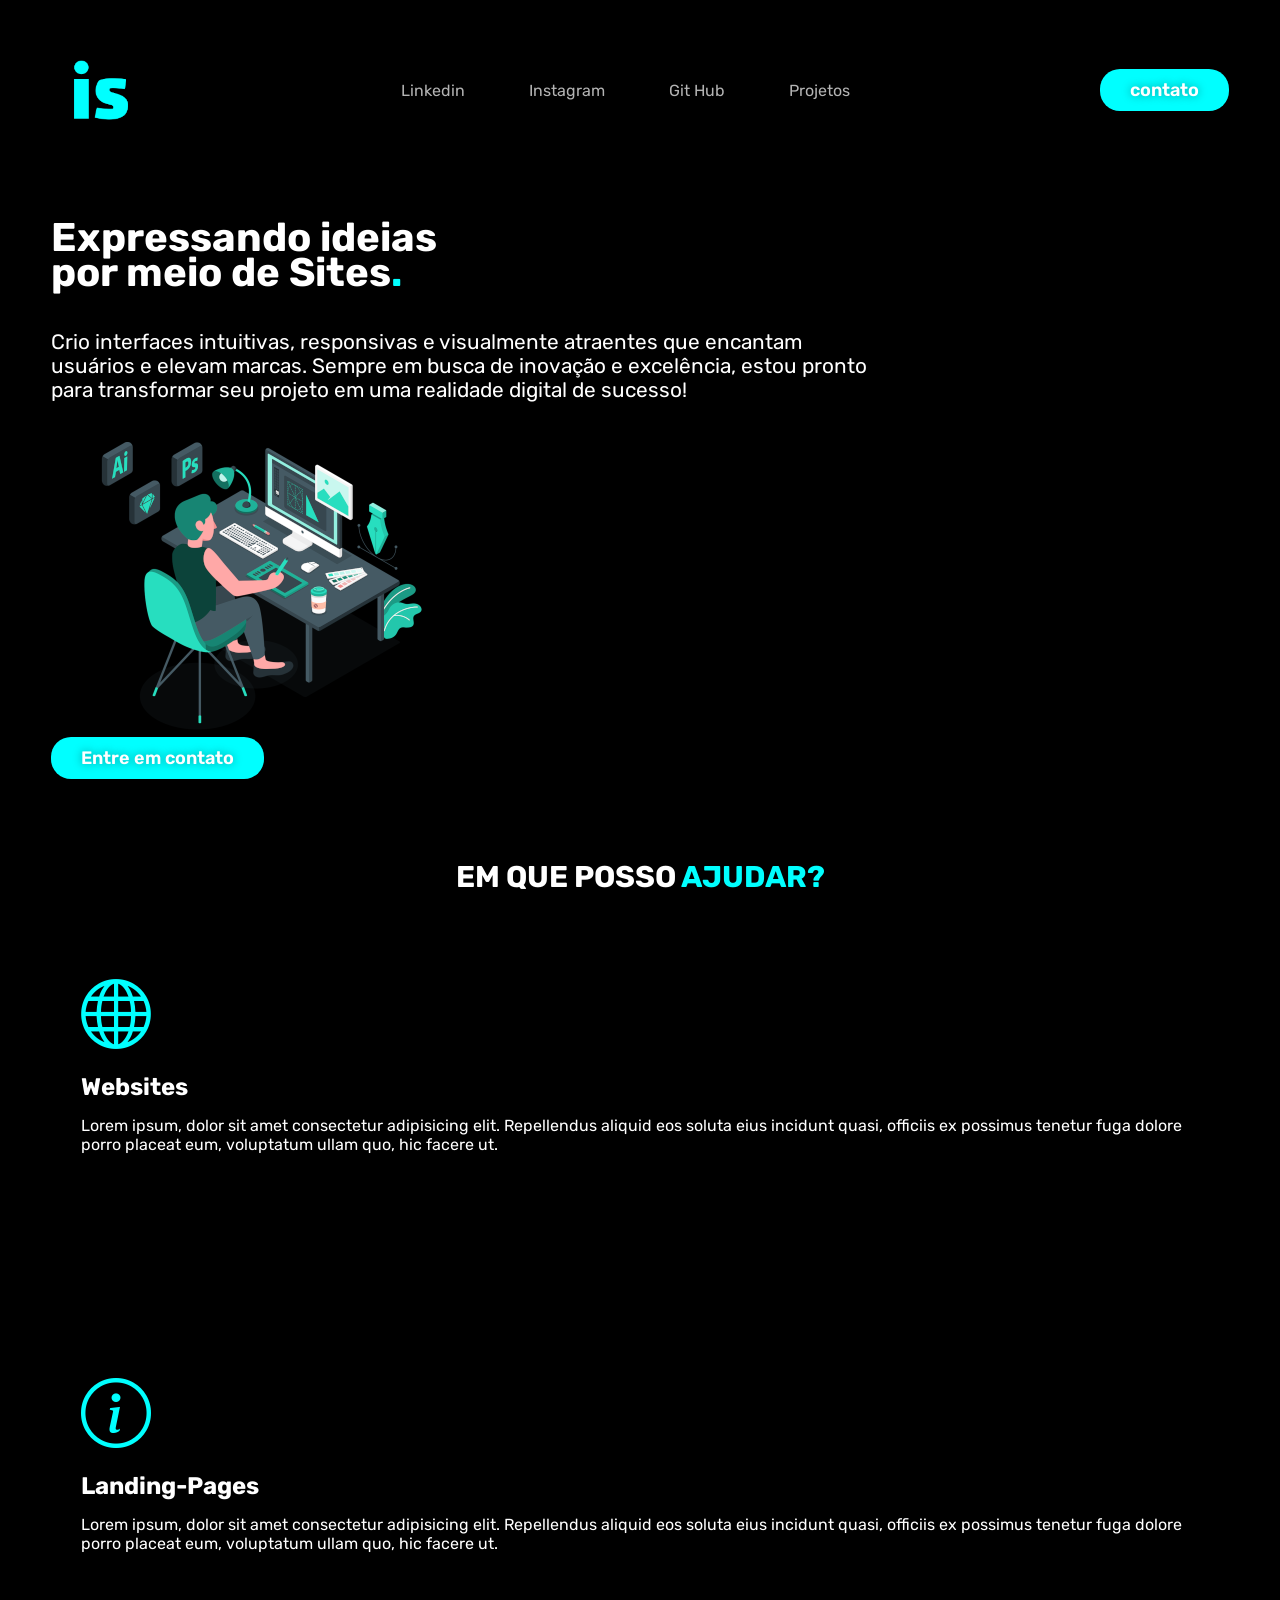
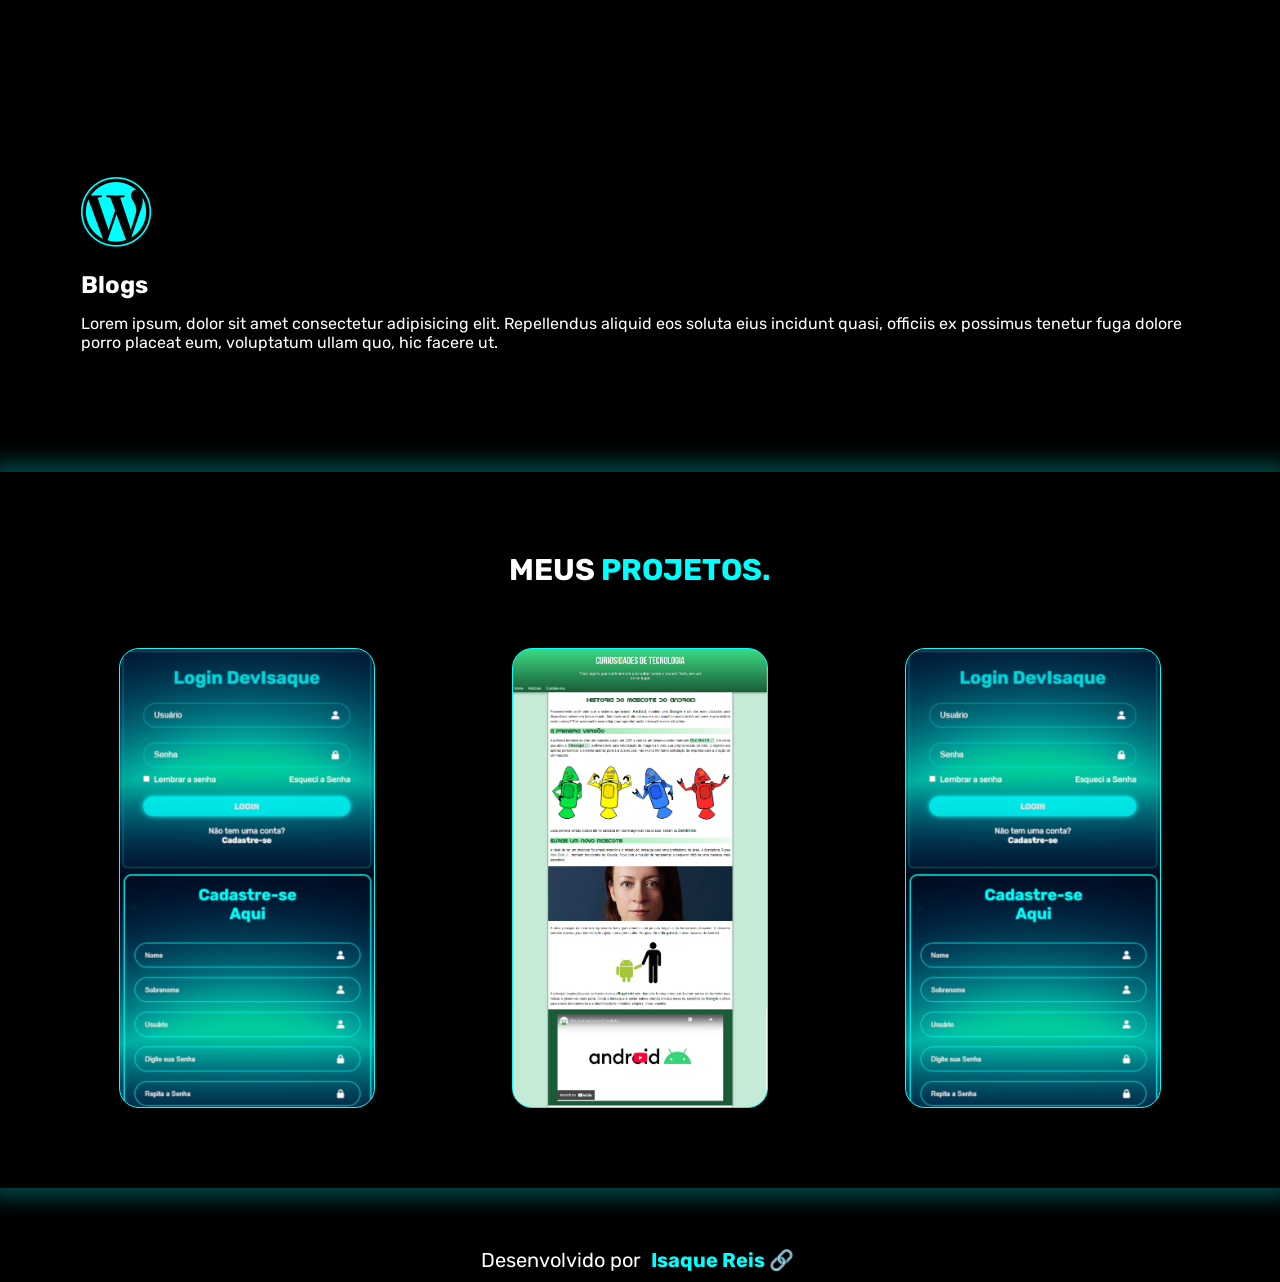
==== index.html @ fdf7316c "Alteração no nome do arquivo HTML" ====
<!DOCTYPE html>
<html lang="pt-br">
<head>
    <meta charset="UTF-8">
    <meta name="viewport" content="width=device-width, initial-scale=1.0">
    <link rel="shortcut icon" href="imagens/favicon- is.ico" type="image/x-icon">
    <title>Dev-Isaquereis</title>
    <link rel="stylesheet" href="style.css">
    <link rel="stylesheet" href="https://cdn.jsdelivr.net/npm/bootstrap-icons@1.13.1/font/bootstrap-icons.min.css">
</head>
<body>
    <header>

        <div class="interface">
            <img src="imagens/android-chrome-192x192.png" alt="">
            <nav class="menu-desktop">
                <ul>
                    <li><a href="#">Linkedin</a></li>
                    <li><a href="#">Instagram</a></li>
                    <li><a href="#">Git Hub</a></li>
                    <li><a href="#">Projetos</a></li>
                </ul>
            </nav>
            <div class="btn-contato">
                <a href="#">
                    <button>contato</button>
                </a>
            </div>
        </div>

    </header>

    <main>
        <section class="topo-do-site">
            <div class="interface">
                <div class="flex">
                    <div class="text-main">
                        <h1>Expressando ideias <br> por meio de Sites<span>.</span></h1>

                        <p>Crio interfaces intuitivas, responsivas e visualmente atraentes que encantam usuários e elevam marcas. Sempre em busca de inovação e excelência, estou pronto para transformar seu projeto em uma realidade digital de sucesso!</p>
                    </div>

                     <div class="img-main">
                        <img src="imagens/web-development.png" alt="">
                    </div> 
                   
                </div>
                <div class="btn-contato" id="botao-main">
                        <a href="#">
                            <button>Entre em contato</button>
                        </a>
                </div>
            </div>
        </section>
        
        <section class="trabalhos">
            <div class="interface">
                <h2 class="titulo">EM QUE POSSO<span> AJUDAR?</span></h2>
                <div class="flex">
                    <div class="trabalhos-box">
                        <i class="bi bi-globe"></i>
                        <h3>Websites</h3>
                        <p>Lorem ipsum, dolor sit amet consectetur adipisicing elit. Repellendus aliquid eos soluta eius incidunt quasi, officiis ex possimus tenetur fuga dolore porro placeat eum, voluptatum ullam quo, hic facere ut.</p>
                    </div>

                    <div class="trabalhos-box">
                        <i class="bi bi-info-circle"></i>
                        <h3>Landing-Pages</h3>
                        <p>Lorem ipsum, dolor sit amet consectetur adipisicing elit. Repellendus aliquid eos soluta eius incidunt quasi, officiis ex possimus tenetur fuga dolore porro placeat eum, voluptatum ullam quo, hic facere ut.</p>
                    </div>

                    <div class="trabalhos-box">
                        <i class="bi bi-wordpress"></i>
                        <h3>Blogs</h3>
                        <p>Lorem ipsum, dolor sit amet consectetur adipisicing elit. Repellendus aliquid eos soluta eius incidunt quasi, officiis ex possimus tenetur fuga dolore porro placeat eum, voluptatum ullam quo, hic facere ut.</p>
                    </div>
                </div>
            </div>
        </section>

        <section class="projetos">
            <div class="interface">
                <h2 class="titulo">MEUS <span>PROJETOS.</span></h2>  
                <div class="flex">

                    <div class="img-pro" style="background-image: url(imagens/projeto-login.png);">
                        <div class="overlay">Projeto Login</div>
                    </div>

                    <div class="img-pro" style="background-image: url(imagens/projeto-android.png);">
                        <div class="overlay">Projeto Login</div>
                    </div>

                    <div class="img-pro" style="background-image: url(imagens/projeto-login.png);">
                        <div class="overlay">Projeto Login</div>
                    </div>

                </div>
            </div>
        </section>
    </main>

    <footer>
        <p>Desenvolvido por <a href="https://github.com/devisaquereis" target="_blank" rel="next"><strong>Isaque Reis &#x1F517;</strong></a></p>
    </footer>
</body>
</html>
---- style.css ----
@charset "UTF-8";
@import url('https://fonts.googleapis.com/css2?family=Bebas+Neue&family=Rubik:ital,wght@0,300..900;1,300..900&display=swap');

*{
    margin: 0;
    padding: 0;
    box-sizing: border-box;
    font-family: Rubik, sans-serif;

}

.flex{
    display: flex;
    flex-wrap: wrap;
    @media only screen and (max-width: 700px){
        flex-direction: column;
        align-items: center;
    }
}

body{
    height: 100vh;
    background-color: black;
    color: white;

}

h2.titulo{
    color: white;
    font-size: 30px;
    text-align: center;

}

.interface{
    max-width: 1280px;
    margin: 0 auto;

}

header{
    padding: 40px 4%;

}

header > .interface{
    display: flex;
    align-items: center;
    justify-content: space-between;

}



header a{
    display: inline-block;
    color: rgba(255, 255, 255, 0.700);
    text-decoration: none;
    transition: 0.3s;

}

header a:hover{
    color: aqua;
    text-shadow: 0px 0px  20px aqua;
    transform: scale(1.08);
    
    
}

header nav ul{
    list-style-type: none;

}

header nav ul li{
    display: inline-block;
    padding: 0px 30px;
    

}

.btn-contato button{
    font-size: 18px;
    font-weight: 600;
    color: white;
    text-shadow: 0px 0px 10px rgba(0, 0, 0, 0.397);
    background-color: aqua;
    border: none;
    padding: 10px 30px;
    border-radius: 20px;

}

.btn-contato button:hover{
    box-shadow: 0px 0px 10px aqua;
    cursor: pointer;
    transition: 0.3s;
    transform: scale(1.05);

}

section.topo-do-site{
    padding: 40px 4%;
    
}

.topo-do-site .text-main h1{
    color: white;
    font-size: 2.5em;
    line-height: 35px;

}

span{
    color: aqua;

}

.topo-do-site .text-main p{
    color: white;
    font-size: 1.3em;
    margin: 40px 0px;
    display: inline-block;
    width: 70%;

}

.topo-do-site .img-main img{
    position: relative;
    animation: flutter 2s ease-in-out infinite alternate;
    @media only screen and (max-width: 700px){
        margin: 20px 0px 70px 0px;

    }

}

@keyframes flutter{
    0%{
        top: 0;
    }
    100%{
        top: 30px;
    }
}

section.trabalhos{
    padding: 40px 4%;

}

section.trabalhos .flex{
    gap: 60px;

}

.trabalhos .trabalhos-box{
    color: white;
    padding: 30px;
    margin: 50px 0px;
    transition: 0.2s;
    @media only screen and (max-width: 700px){
        margin: 20px 0px;

    }

}

.trabalhos .trabalhos-box:hover{
    box-shadow: 0px 0px 10px aqua;
    border-radius: 20px;
    transform: scale(1.05);
    
}

.trabalhos .trabalhos-box i{
    font-size: 70px;
    color: aqua;

}

.trabalhos .trabalhos-box h3{
    font-size: 1.5em;
    margin: 15px 0px;

}

section.projetos{
    padding: 80px 4%;
    box-shadow: 0px 0px 20px 10px #00ffff46;
    
    
}

section.projetos .titulo-pro{
    display: inline-block;
    justify-content: space-around;

}

.img-pro{
    background-color: aqua;
    width: 20vw;
    height: 460px;
    background-size: cover;
    background-position: top;
    border-radius: 20px;
    border: 1px solid aqua;
    cursor: pointer;
    position: relative;

    @media only screen and (max-width: 700px){
        margin: 20px;
        width: 40vw;
        max-width: 300px;

    }
    
}

.img-pro:hover{


}

section.projetos .flex{
    justify-content: space-around;
    margin-top: 60px;

}

.overlay{
    position: absolute;
    top: 0;
    left: 0;
    width: 100%;
    height: 100%;
    background-color: rgba(0, 0, 0, 0.726);
    border-radius: 20px;
    display: flex;
    align-items: center;
    justify-content: center;
    font-size: 25px;
    font-weight: bolder;
    opacity: 0;
    transition: 0.5s;

}

.overlay:hover{
    opacity: 1;

}










footer{
    text-align: center;
    margin-top: 50px;
    font-size: 20px;
    padding: 10px;
}

footer a{
    color: aqua;
    text-decoration: none;
    transition: 0.3s;
    padding: 5px;
}

footer a:hover{
    text-decoration: underline;
    text-shadow: 0px 0px  20px aqua;

}
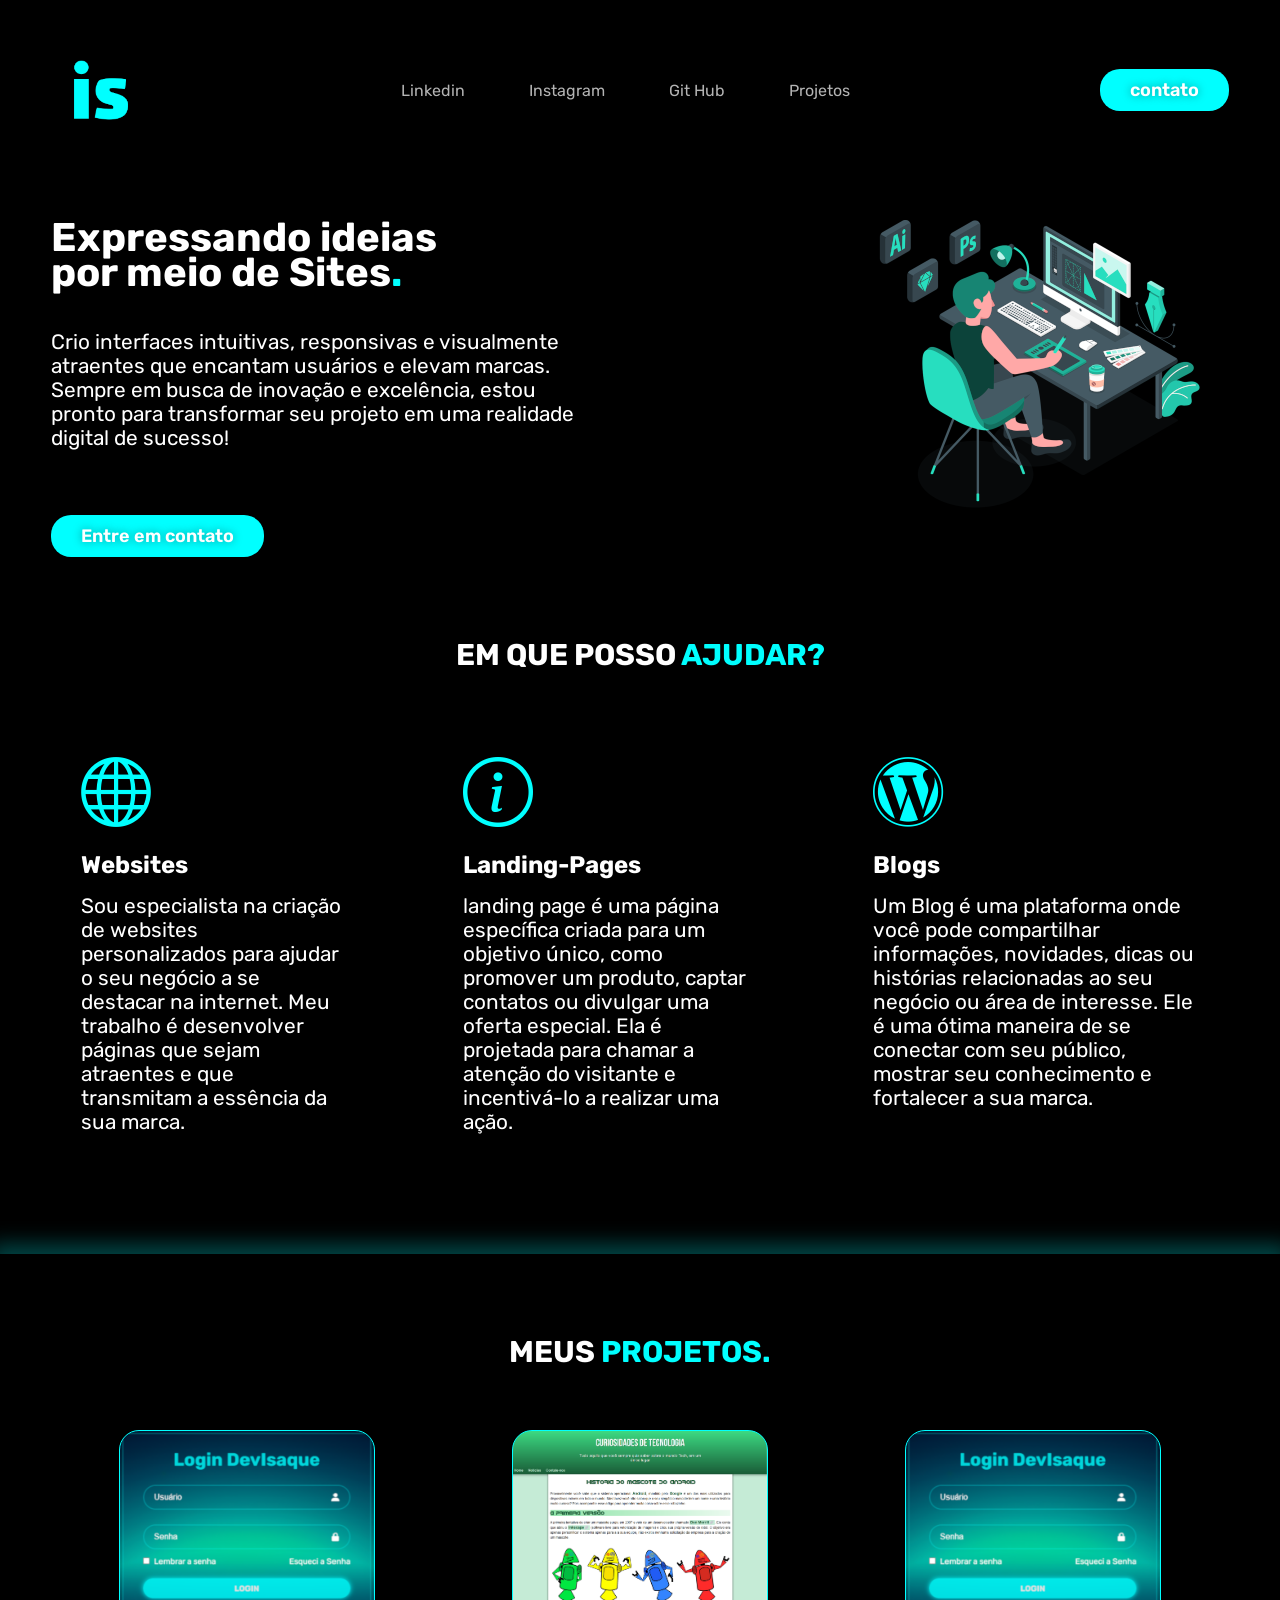
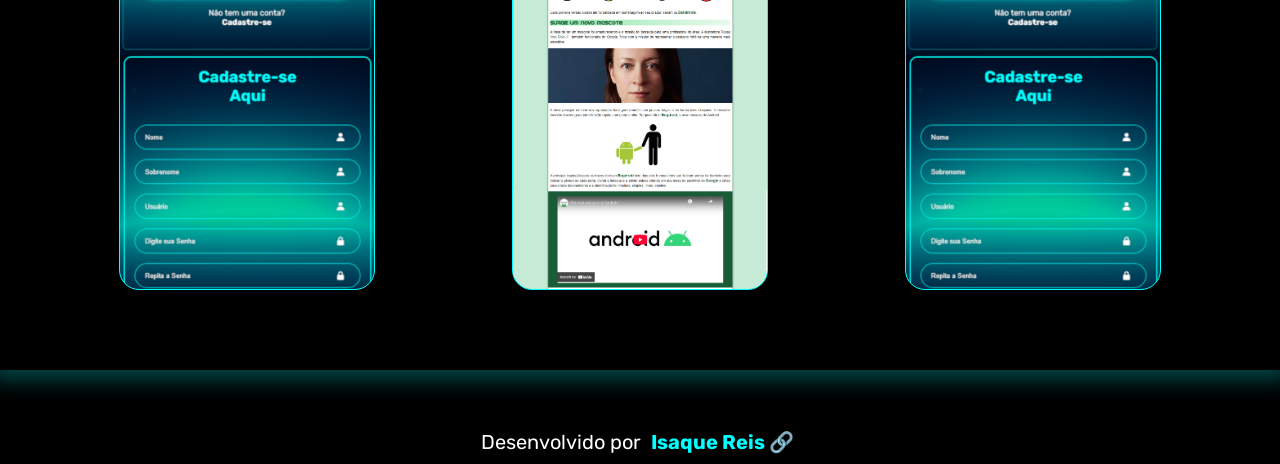
==== commit bd1227f0: "Atualização nos textos da página" ====
--- a/index.html
+++ b/index.html
@@ -60,19 +60,19 @@
                     <div class="trabalhos-box">
                         <i class="bi bi-globe"></i>
                         <h3>Websites</h3>
-                        <p>Lorem ipsum, dolor sit amet consectetur adipisicing elit. Repellendus aliquid eos soluta eius incidunt quasi, officiis ex possimus tenetur fuga dolore porro placeat eum, voluptatum ullam quo, hic facere ut.</p>
+                        <p>Sou especialista na criação de websites personalizados para ajudar o seu negócio a se destacar na internet. Meu trabalho é desenvolver páginas que sejam atraentes e que transmitam a essência da sua marca.</p>
                     </div>
 
                     <div class="trabalhos-box">
                         <i class="bi bi-info-circle"></i>
                         <h3>Landing-Pages</h3>
-                        <p>Lorem ipsum, dolor sit amet consectetur adipisicing elit. Repellendus aliquid eos soluta eius incidunt quasi, officiis ex possimus tenetur fuga dolore porro placeat eum, voluptatum ullam quo, hic facere ut.</p>
+                        <p>landing page é uma página específica criada para um objetivo único, como promover um produto, captar contatos ou divulgar uma oferta especial. Ela é projetada para chamar a atenção do visitante e incentivá-lo a realizar uma ação.</p>
                     </div>
 
                     <div class="trabalhos-box">
                         <i class="bi bi-wordpress"></i>
                         <h3>Blogs</h3>
-                        <p>Lorem ipsum, dolor sit amet consectetur adipisicing elit. Repellendus aliquid eos soluta eius incidunt quasi, officiis ex possimus tenetur fuga dolore porro placeat eum, voluptatum ullam quo, hic facere ut.</p>
+                        <p>Um Blog é uma plataforma onde você pode compartilhar informações, novidades, dicas ou histórias relacionadas ao seu negócio ou área de interesse. Ele é uma ótima maneira de se conectar com seu público, mostrar seu conhecimento e fortalecer a sua marca.</p>
                     </div>
                 </div>
             </div>
--- a/style.css
+++ b/style.css
@@ -11,7 +11,6 @@
 
 .flex{
     display: flex;
-    flex-wrap: wrap;
     @media only screen and (max-width: 700px){
         flex-direction: column;
         align-items: center;
@@ -183,6 +182,11 @@
 .trabalhos .trabalhos-box h3{
     font-size: 1.5em;
     margin: 15px 0px;
+
+}
+
+.trabalhos .trabalhos-box p{
+    font-size: 1.3em;
 
 }
 
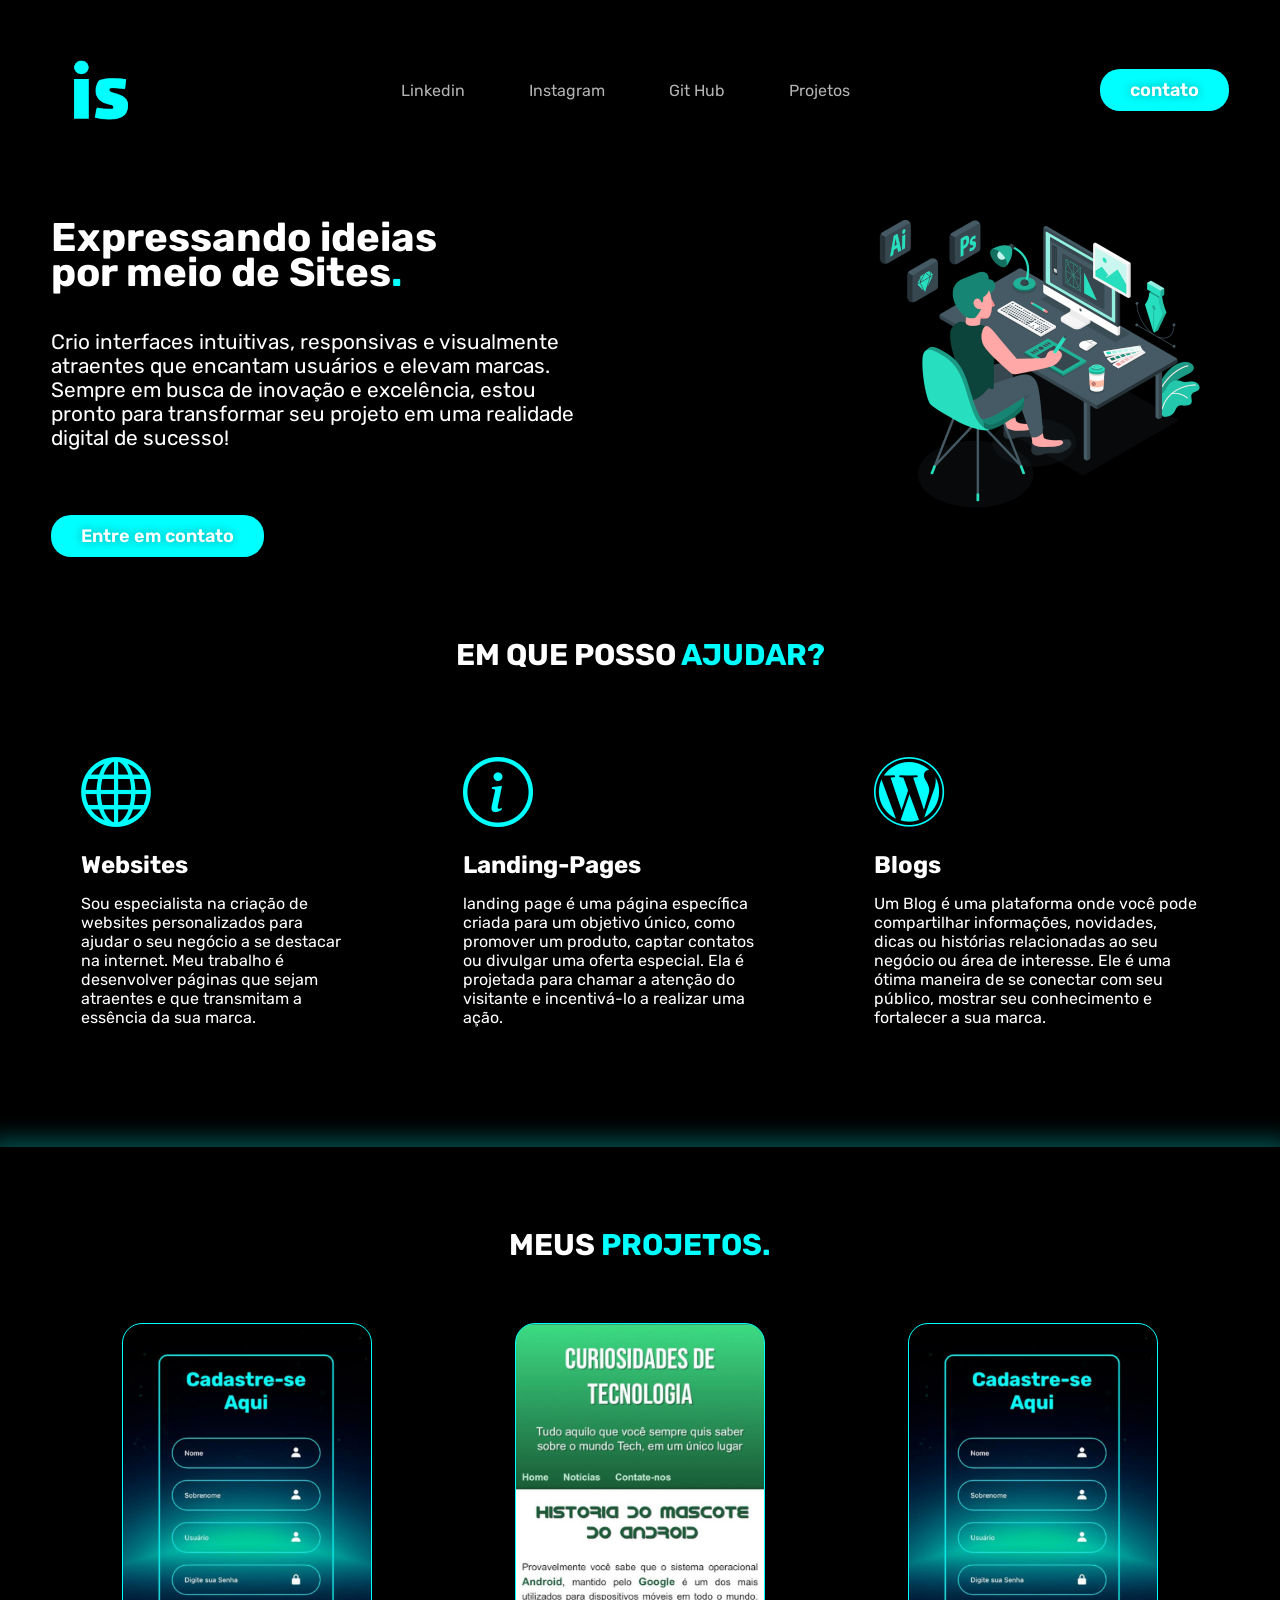
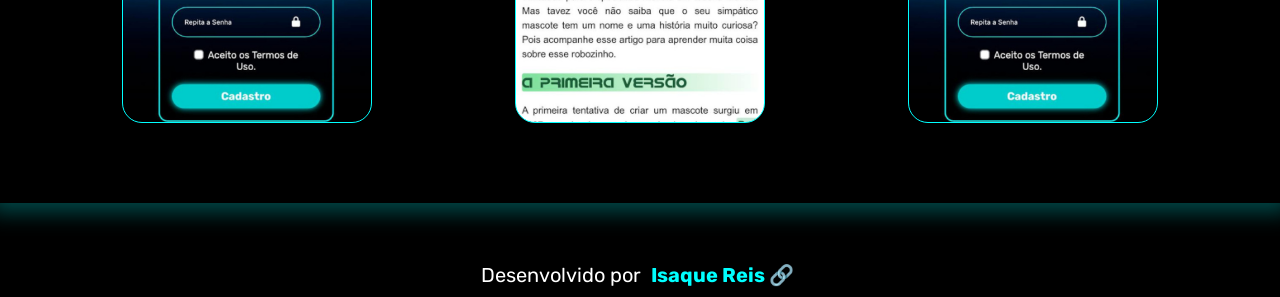
==== commit 1896b535: "Atualizações nos projetos" ====
--- a/index.html
+++ b/index.html
@@ -83,15 +83,15 @@
                 <h2 class="titulo">MEUS <span>PROJETOS.</span></h2>  
                 <div class="flex">
 
-                    <div class="img-pro" style="background-image: url(imagens/projeto-login.png);">
+                    <div class="img-pro" style="background-image: url(imagens/projeto-login.jpg);">
                         <div class="overlay">Projeto Login</div>
                     </div>
 
-                    <div class="img-pro" style="background-image: url(imagens/projeto-android.png);">
-                        <div class="overlay">Projeto Login</div>
+                    <div class="img-pro" style="background-image: url(imagens/projeto-android.jpg);">
+                        <div class="overlay">Projeto Android</div>
                     </div>
 
-                    <div class="img-pro" style="background-image: url(imagens/projeto-login.png);">
+                    <div class="img-pro" style="background-image: url(imagens/projeto-login.jpg);">
                         <div class="overlay">Projeto Login</div>
                     </div>
 
--- a/style.css
+++ b/style.css
@@ -185,11 +185,6 @@
 
 }
 
-.trabalhos .trabalhos-box p{
-    font-size: 1.3em;
-
-}
-
 section.projetos{
     padding: 80px 4%;
     box-shadow: 0px 0px 20px 10px #00ffff46;
@@ -206,7 +201,8 @@
 .img-pro{
     background-color: aqua;
     width: 20vw;
-    height: 460px;
+    max-width: 250px;
+    height: 400px;
     background-size: cover;
     background-position: top;
     border-radius: 20px;
@@ -224,7 +220,9 @@
 }
 
 .img-pro:hover{
-
+    background-position: 100% 100%;
+    transition: 10s;
+    
 
 }
 
@@ -254,7 +252,7 @@
 
 .overlay:hover{
     opacity: 1;
-
+    
 }
 
 
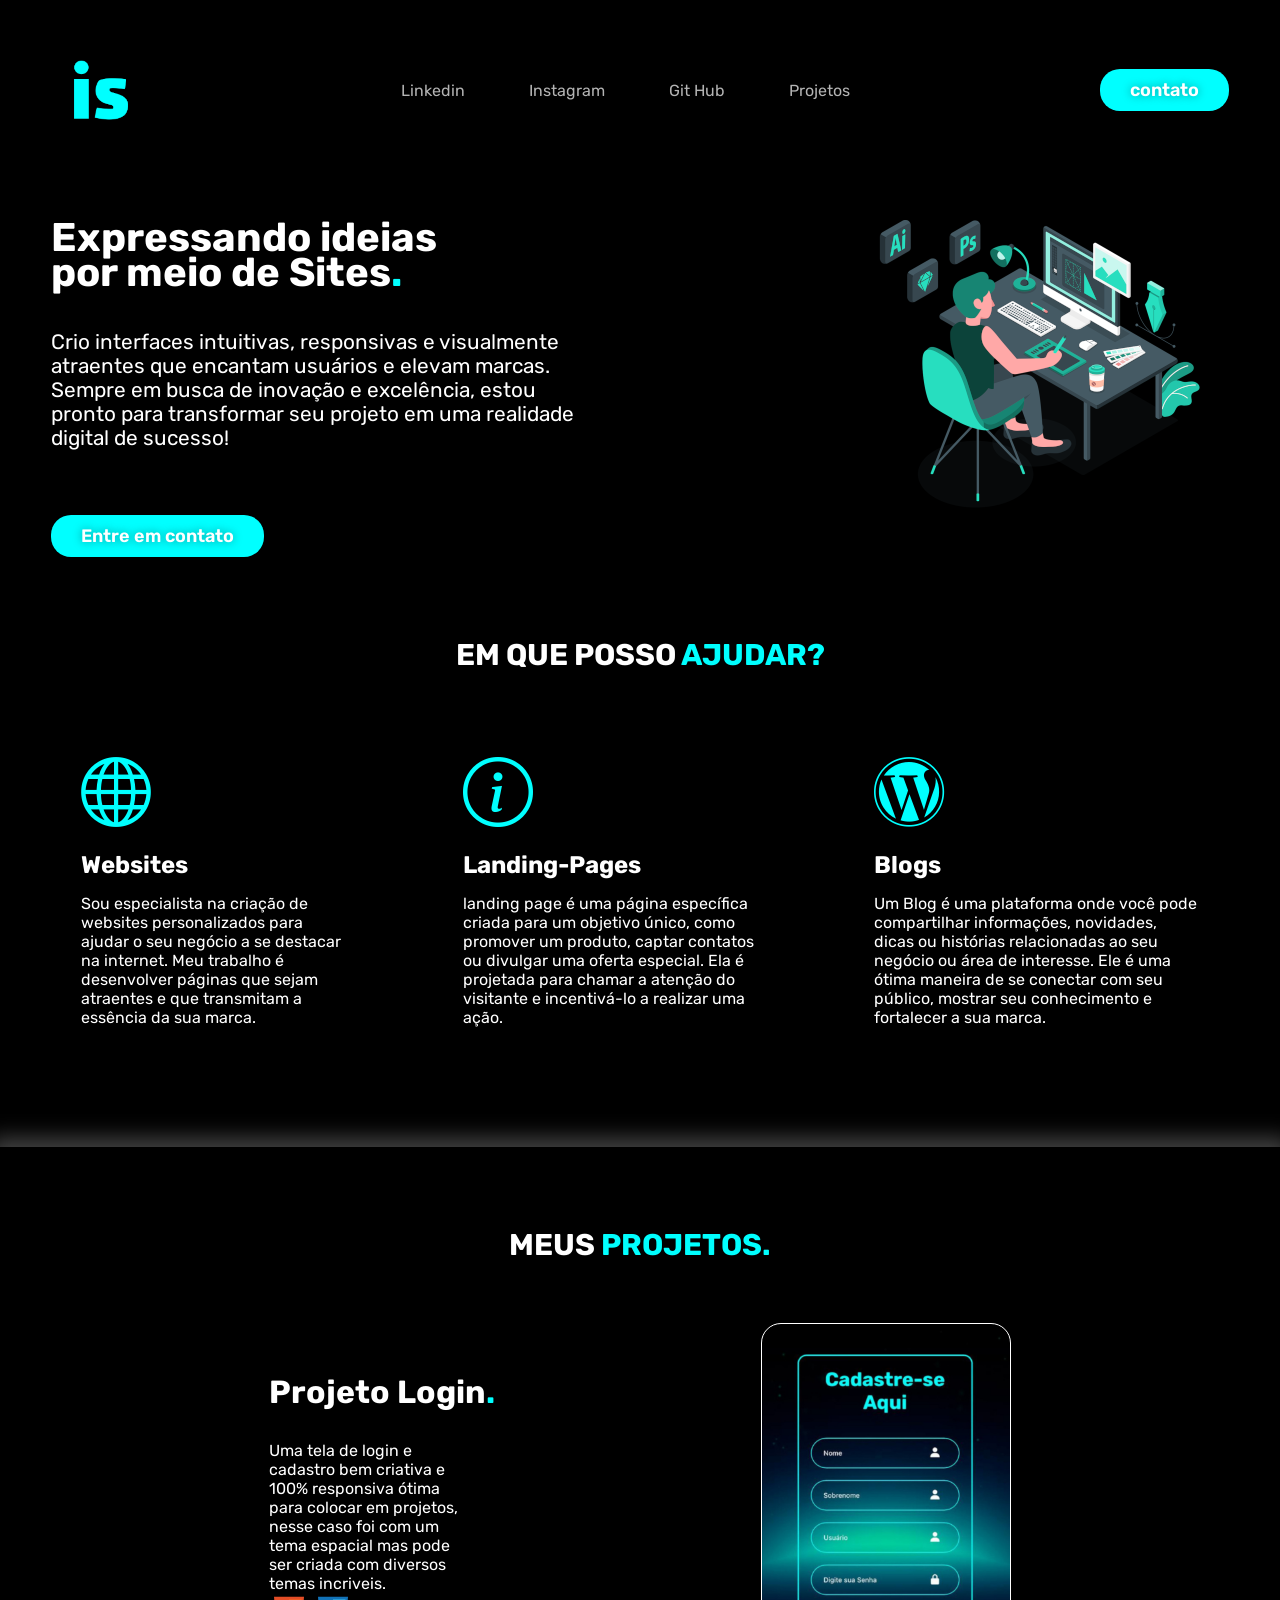
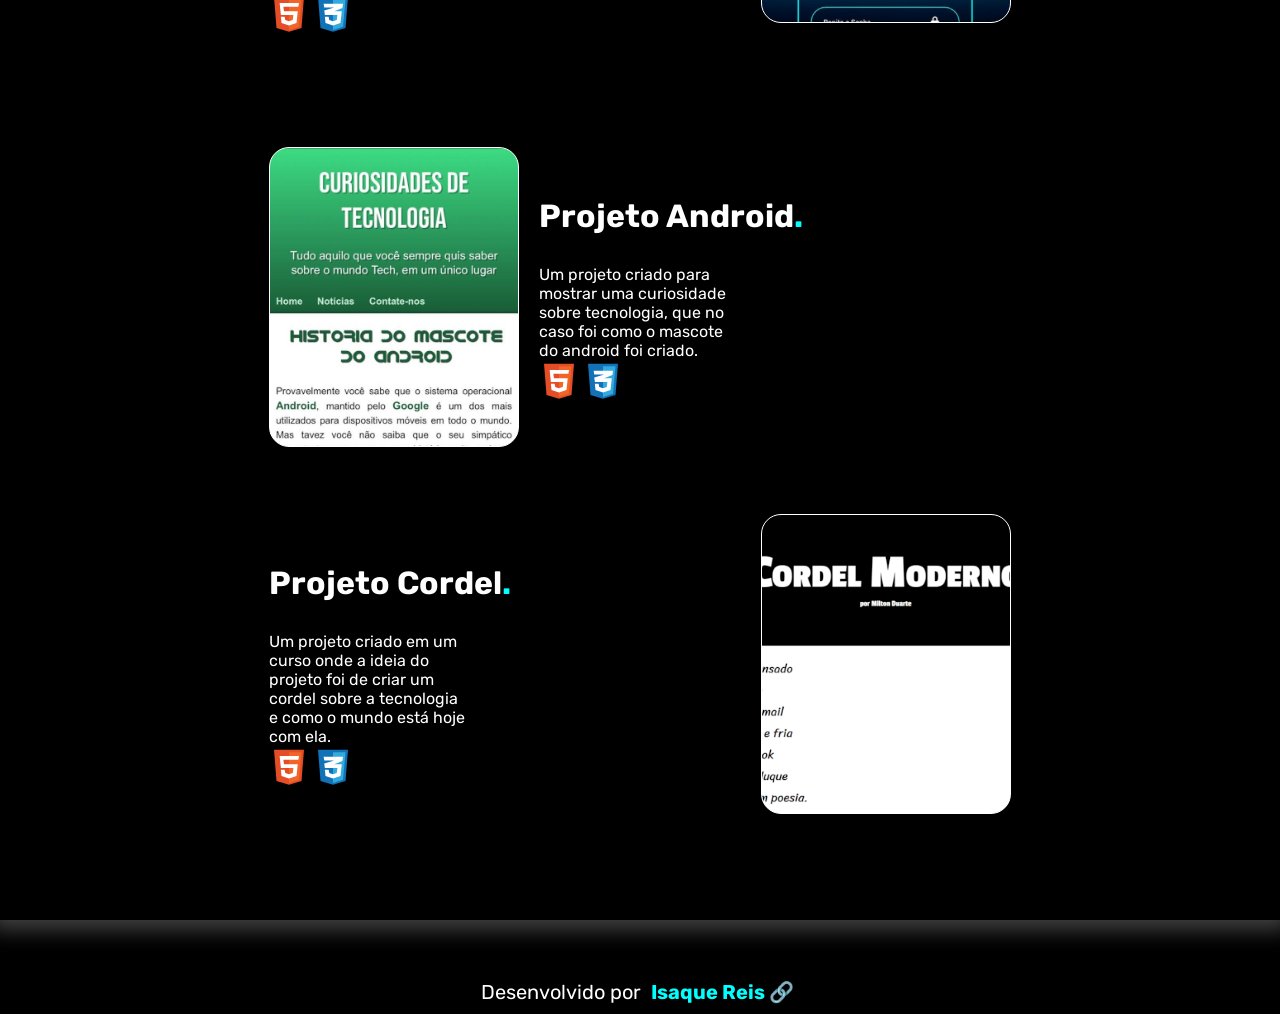
==== commit 0ba942af: "Atualização na seção de projetos" ====
--- a/index.html
+++ b/index.html
@@ -3,10 +3,11 @@
 <head>
     <meta charset="UTF-8">
     <meta name="viewport" content="width=device-width, initial-scale=1.0">
+    <title>Dev-Isaquereis</title>
+    <link rel="stylesheet" href="estilos/style.css">
+    <link rel="stylesheet" href="https://cdn.jsdelivr.net/npm/bootstrap-icons@1.13.1/font/bootstrap-icons.min.css">
     <link rel="shortcut icon" href="imagens/favicon- is.ico" type="image/x-icon">
-    <title>Dev-Isaquereis</title>
-    <link rel="stylesheet" href="style.css">
-    <link rel="stylesheet" href="https://cdn.jsdelivr.net/npm/bootstrap-icons@1.13.1/font/bootstrap-icons.min.css">
+    <link href="https://fonts.googleapis.com/icon?family=Material+Icons" rel="stylesheet">
 </head>
 <body>
     <header>
@@ -56,46 +57,81 @@
         <section class="trabalhos">
             <div class="interface">
                 <h2 class="titulo">EM QUE POSSO<span> AJUDAR?</span></h2>
-                <div class="flex">
-                    <div class="trabalhos-box">
-                        <i class="bi bi-globe"></i>
-                        <h3>Websites</h3>
-                        <p>Sou especialista na criação de websites personalizados para ajudar o seu negócio a se destacar na internet. Meu trabalho é desenvolver páginas que sejam atraentes e que transmitam a essência da sua marca.</p>
+                    <div class="flex">
+                        <div class="trabalhos-box">
+                            <i class="bi bi-globe"></i>
+                            <h3>Websites</h3>
+                            <p>Sou especialista na criação de websites personalizados para ajudar o seu negócio a se destacar na internet. Meu trabalho é desenvolver páginas que sejam atraentes e que transmitam a essência da sua marca.</p>
+                        </div>
+                        <div class="trabalhos-box">
+                            <i class="bi bi-info-circle"></i>
+                            <h3>Landing-Pages</h3>
+                            <p>landing page é uma página específica criada para um objetivo único, como promover um produto, captar contatos ou divulgar uma oferta especial. Ela é projetada para chamar a atenção do visitante e incentivá-lo a realizar uma ação.</p>
+                        </div>
+                        <div class="trabalhos-box">
+                            <i class="bi bi-wordpress"></i>
+                            <h3>Blogs</h3>
+                            <p>Um Blog é uma plataforma onde você pode compartilhar informações, novidades, dicas ou histórias relacionadas ao seu negócio ou área de interesse. Ele é uma ótima maneira de se conectar com seu público, mostrar seu conhecimento e fortalecer a sua marca.</p>
+                        </div>
                     </div>
-
-                    <div class="trabalhos-box">
-                        <i class="bi bi-info-circle"></i>
-                        <h3>Landing-Pages</h3>
-                        <p>landing page é uma página específica criada para um objetivo único, como promover um produto, captar contatos ou divulgar uma oferta especial. Ela é projetada para chamar a atenção do visitante e incentivá-lo a realizar uma ação.</p>
-                    </div>
-
-                    <div class="trabalhos-box">
-                        <i class="bi bi-wordpress"></i>
-                        <h3>Blogs</h3>
-                        <p>Um Blog é uma plataforma onde você pode compartilhar informações, novidades, dicas ou histórias relacionadas ao seu negócio ou área de interesse. Ele é uma ótima maneira de se conectar com seu público, mostrar seu conhecimento e fortalecer a sua marca.</p>
-                    </div>
-                </div>
             </div>
         </section>
 
         <section class="projetos">
             <div class="interface">
                 <h2 class="titulo">MEUS <span>PROJETOS.</span></h2>  
-                <div class="flex">
 
-                    <div class="img-pro" style="background-image: url(imagens/projeto-login.jpg);">
-                        <div class="overlay">Projeto Login</div>
-                    </div>
+                    <article>
+                        <div class="flex">
+                            <div class="texto">
+                                <h3>Projeto Login<span>.</span></h3>
+                                <p>Uma tela de login e cadastro bem criativa e 100% responsiva ótima para colocar em projetos, nesse caso foi com um tema espacial mas pode ser criada com diversos temas incriveis.</p>
+                                <i><img src="icones/html-5-svgrepo-com.svg" alt="ícone html5" style="width: 40px;"></i>
+                                <i><img src="icones/css-3-svgrepo-com.svg" alt="ícone css3" style="width: 40px;"></i>
+                            </div>
+                            <div class="img-pro" style="background-image: url(imagens/projeto-login.jpg);">
+                            <div class="overlay">
+                                <a href="https://github.com/devisaquereis/projeto-login" target="_blank"><i class="material-icons">code</i></a>
+                                <a href="https://devisaquereis.github.io/projeto-login/" target="_blank"><i class="material-icons">link</i></a>
+                            </div>
+                            </div>
+                        </div>
+                    </article>
 
-                    <div class="img-pro" style="background-image: url(imagens/projeto-android.jpg);">
-                        <div class="overlay">Projeto Android</div>
-                    </div>
+                    <article>
+                        <div class="flex">
+                            <div class="img-pro" style="background-image: url(imagens/projeto-android.jpg);">
+                            <div class="overlay">
+                                <a href="https://github.com/devisaquereis/projeto-android" target="_blank"><i class="material-icons">code</i></a>
+                                <a href="https://devisaquereis.github.io/projeto-android/" target="_blank"><i class="material-icons">link</i></a>
+                            </div>
+                            </div>
+                            <div class="texto">
+                                <h3>Projeto Android<span>.</span></h3>
+                                <p>Um projeto criado para mostrar uma curiosidade sobre tecnologia, que no caso foi como o mascote do android foi criado.</p>
+                                <i><img src="icones/html-5-svgrepo-com.svg" alt="ícone html5" style="width: 40px;"></i>
+                                <i><img src="icones/css-3-svgrepo-com.svg" alt="ícone css3" style="width: 40px;"></i>
+                            </div>
+                        </div>
+                    </article>
 
-                    <div class="img-pro" style="background-image: url(imagens/projeto-login.jpg);">
-                        <div class="overlay">Projeto Login</div>
-                    </div>
+                    <article>
+                        <div class="flex">
+                            <div class="texto">
+                                <h3>Projeto Cordel<span>.</span></h3>
+                                <p>Um projeto criado em um curso onde a ideia do projeto foi de criar um cordel sobre a tecnologia e como o mundo está hoje com ela.</p> 
+                                <i><img src="icones/html-5-svgrepo-com.svg" alt="ícone html5" style="width: 40px;"></i>
+                                <i><img src="icones/css-3-svgrepo-com.svg" alt="ícone css3" style="width: 40px;"></i>
+                        </div>
+                            <div class="img-pro" style="background-image: url(imagens/projeto-cordel.png);">
+                                <div class="overlay">
+                                    <a href="https://github.com/devisaquereis/projeto-cordel" target="_blank"><i class="material-icons">code</i></a>
+                                    <a href="https://devisaquereis.github.io/projeto-cordel/" target="_blank"><i class="material-icons">link</i></a>
+                                </div>
+                            </div>
+                        </div>
+                    </article>
 
-                </div>
             </div>
         </section>
     </main>
--- a/estilos/style.css
+++ b/estilos/style.css
@@ -0,0 +1,307 @@
+@charset "UTF-8";
+@import url('https://fonts.googleapis.com/css2?family=Bebas+Neue&family=Rubik:ital,wght@0,300..900;1,300..900&display=swap');
+
+*{
+    margin: 0;
+    padding: 0;
+    box-sizing: border-box;
+    font-family: Rubik, sans-serif;
+
+}
+
+.flex{
+    display: flex;
+    @media only screen and (max-width: 700px){
+        flex-direction: column;
+        align-items: center;
+    }
+}
+
+body{
+    height: 100vh;
+    background-color: black;
+    color: white;
+
+}
+
+h2.titulo{
+    color: white;
+    font-size: 30px;
+    text-align: center;
+
+}
+
+.interface{
+    max-width: 1280px;
+    margin: 0 auto;
+
+}
+/* ESTILOS DO CABEÇALHO */
+header{
+    padding: 40px 4%;
+
+}
+
+header > .interface{
+    display: flex;
+    align-items: center;
+    justify-content: space-between;
+
+}
+
+
+
+header a{
+    display: inline-block;
+    color: rgba(255, 255, 255, 0.700);
+    text-decoration: none;
+    transition: 0.3s;
+
+}
+
+header a:hover{
+    color: aqua;
+    text-shadow: 0px 0px  20px aqua;
+    transform: scale(1.08);
+    
+    
+}
+
+header nav ul{
+    list-style-type: none;
+
+}
+
+header nav ul li{
+    display: inline-block;
+    padding: 0px 30px;
+    
+
+}
+/* FIM DO CABEÇALHO */
+.btn-contato button{
+    font-size: 18px;
+    font-weight: 600;
+    color: white;
+    text-shadow: 0px 0px 10px rgba(0, 0, 0, 0.397);
+    background-color: aqua;
+    border: none;
+    padding: 10px 30px;
+    border-radius: 20px;
+
+}
+
+.btn-contato button:hover{
+    box-shadow: 0px 0px 10px aqua;
+    cursor: pointer;
+    transition: 0.3s;
+    transform: scale(1.05);
+
+}
+
+section.topo-do-site{
+    padding: 40px 4%;
+}
+
+.topo-do-site .text-main h1{
+    color: white;
+    font-size: 2.5em;
+    line-height: 35px;
+
+}
+
+span{
+    color: aqua;
+
+}
+
+.topo-do-site .text-main p{
+    color: white;
+    font-size: 1.3em;
+    margin: 40px 0px;
+    display: inline-block;
+    width: 70%;
+
+}
+
+.topo-do-site .img-main img{
+    position: relative;
+    animation: flutter 2s ease-in-out infinite alternate;
+    @media only screen and (max-width: 700px){
+        margin: 20px 0px 70px 0px;
+
+    }
+
+}
+
+@keyframes flutter{
+    0%{
+        top: 0;
+    }
+    100%{
+        top: 30px;
+    }
+}
+
+section.trabalhos{
+    padding: 40px 4%;
+
+}
+
+section.trabalhos .flex{
+    gap: 60px;
+
+}
+
+.trabalhos .trabalhos-box{
+    color: white;
+    padding: 30px;
+    margin: 50px 0px;
+    transition: 0.2s;
+    @media only screen and (max-width: 700px){
+        max-width: 500px;
+
+    }
+
+}
+
+.trabalhos .trabalhos-box:hover{
+    box-shadow: 0px 0px 10px aqua;
+    border-radius: 20px;
+    transform: scale(1.05);
+    
+}
+
+.trabalhos .trabalhos-box i{
+    font-size: 70px;
+    color: aqua;
+
+}
+
+.trabalhos .trabalhos-box h3{
+    font-size: 1.5em;
+    margin: 15px 0px;
+
+}
+
+section.projetos{
+    padding: 80px 4%;
+    box-shadow: 0px 0px 20px 10px rgba(255, 255, 255, 0.253);
+    
+}
+
+section.projetos .titulo-pro{
+    display: inline-block;
+    justify-content: space-around;
+
+}
+
+section.projetos article .texto{
+    width: 40%;
+    margin: 50px 0px;
+
+}
+
+section.projetos article .texto h3{
+    font-size: 2em;
+    margin-bottom: 30px;
+
+}
+
+section.projetos article .texto p{
+    width: 25vw;
+    max-width: 200px;
+
+}
+
+.img-pro{
+    background-color: aqua;
+    width: 30vw;
+    max-width: 250px;
+    height: 300px;
+    background-size: cover;
+    background-position: top;
+    border-radius: 20px;
+    border: 1px solid white;
+    cursor: pointer;
+    position: relative;
+
+    @media only screen and (max-width: 700px){
+        margin: 20px;
+        width: 40vw;
+        max-width: 300px;
+
+    }
+    
+}
+
+section.projetos article .flex{
+    justify-content: center;
+    gap: 20px;
+    margin-top: 60px;
+
+    @media only screen and (max-width:700px) {
+        flex-direction: row;
+
+    }
+}
+
+.overlay{
+    position: absolute;
+    top: 0;
+    left: 0;
+    width: 100%;
+    height: 100%;
+    background-color: rgba(0, 0, 0, 0.726);
+    border-radius: 20px;
+    display: flex;
+    align-items: center;
+    justify-content: center;
+    font-size: 25px;
+    font-weight: bolder;
+    opacity: 0;
+    transition: 0.5s;
+
+}
+
+.overlay:hover{
+    opacity: 1;
+    
+}
+
+.overlay i{
+    font-size: 1.1em;
+
+}
+
+.overlay a{
+    margin-right: 10px;
+    color: white;
+    transition: 0.3s;
+
+}
+
+.overlay a:hover{
+    transform: scale(1.2);
+
+}
+
+footer{
+    text-align: center;
+    margin-top: 50px;
+    font-size: 20px;
+    padding: 10px;
+}
+
+footer a{
+    color: aqua;
+    text-decoration: none;
+    transition: 0.3s;
+    padding: 5px;
+}
+
+footer a:hover{
+    text-decoration: underline;
+    text-shadow: 0px 0px  20px aqua;
+
+}
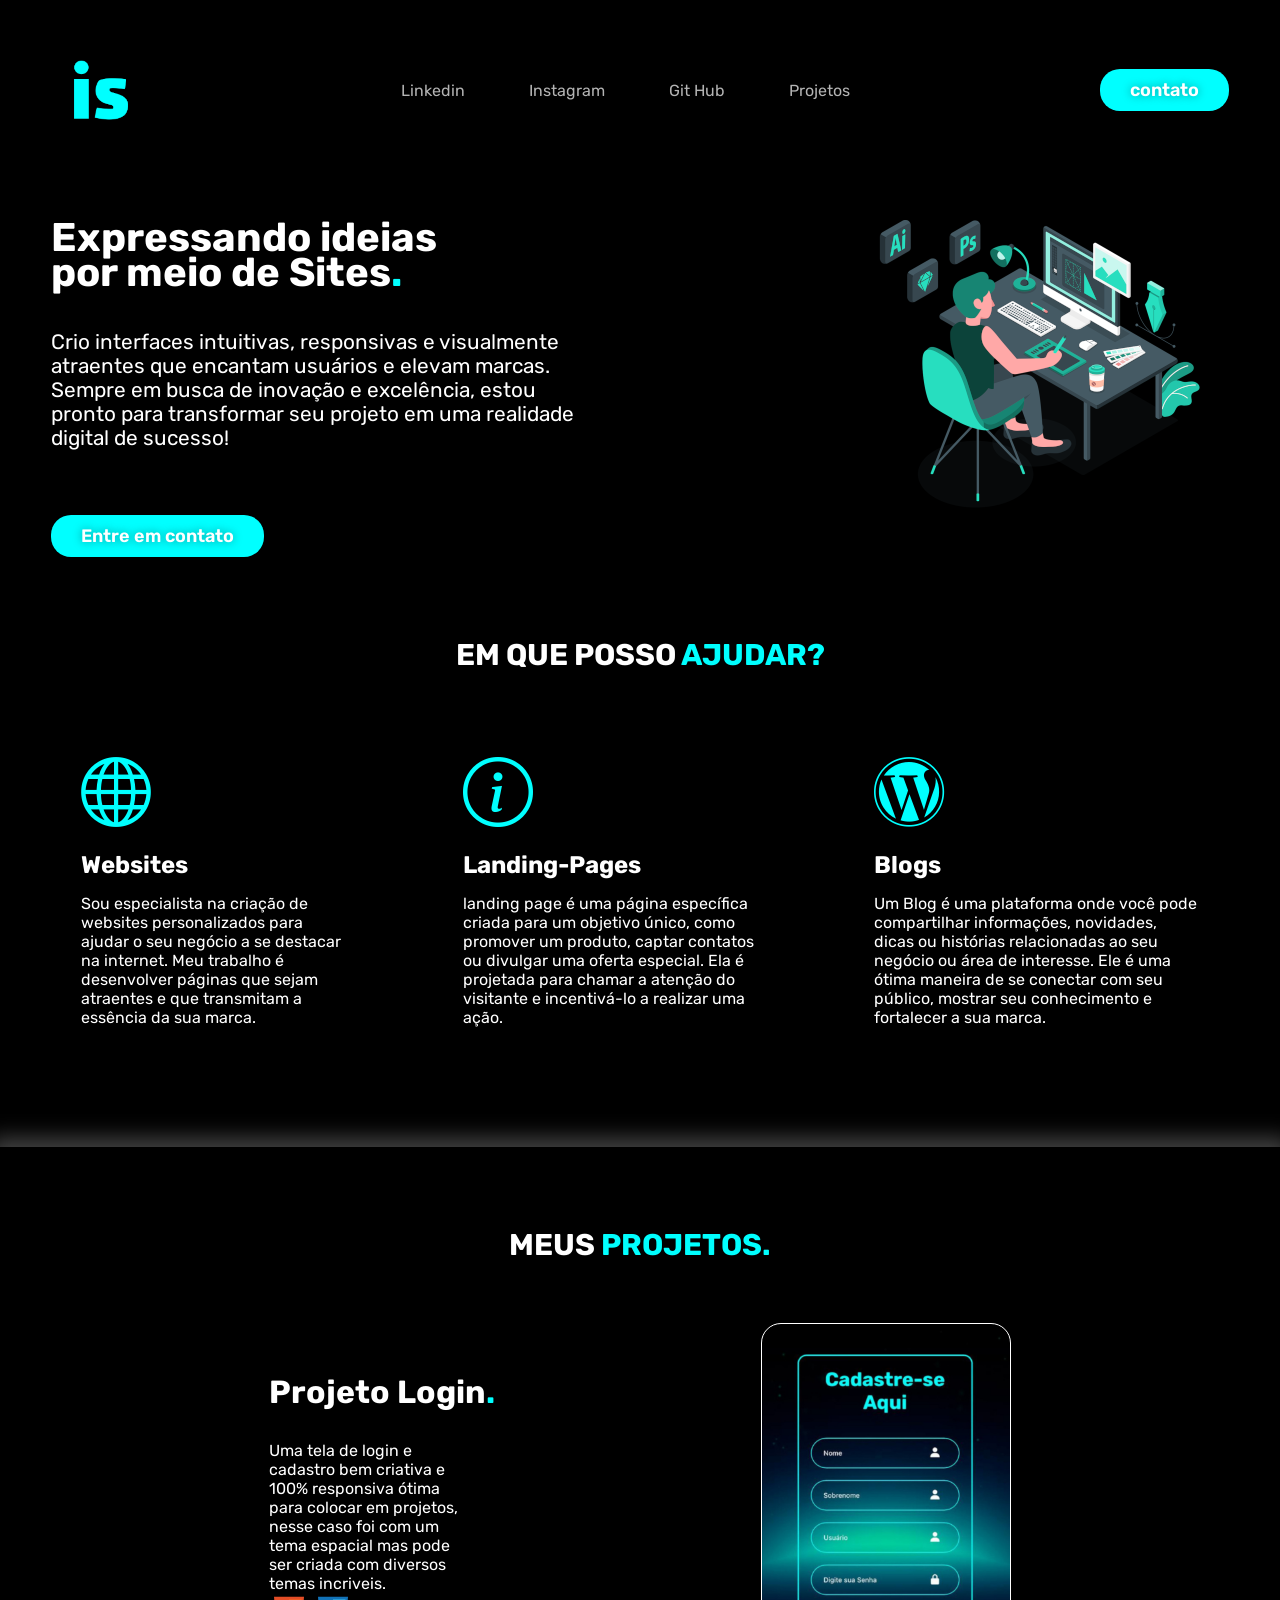
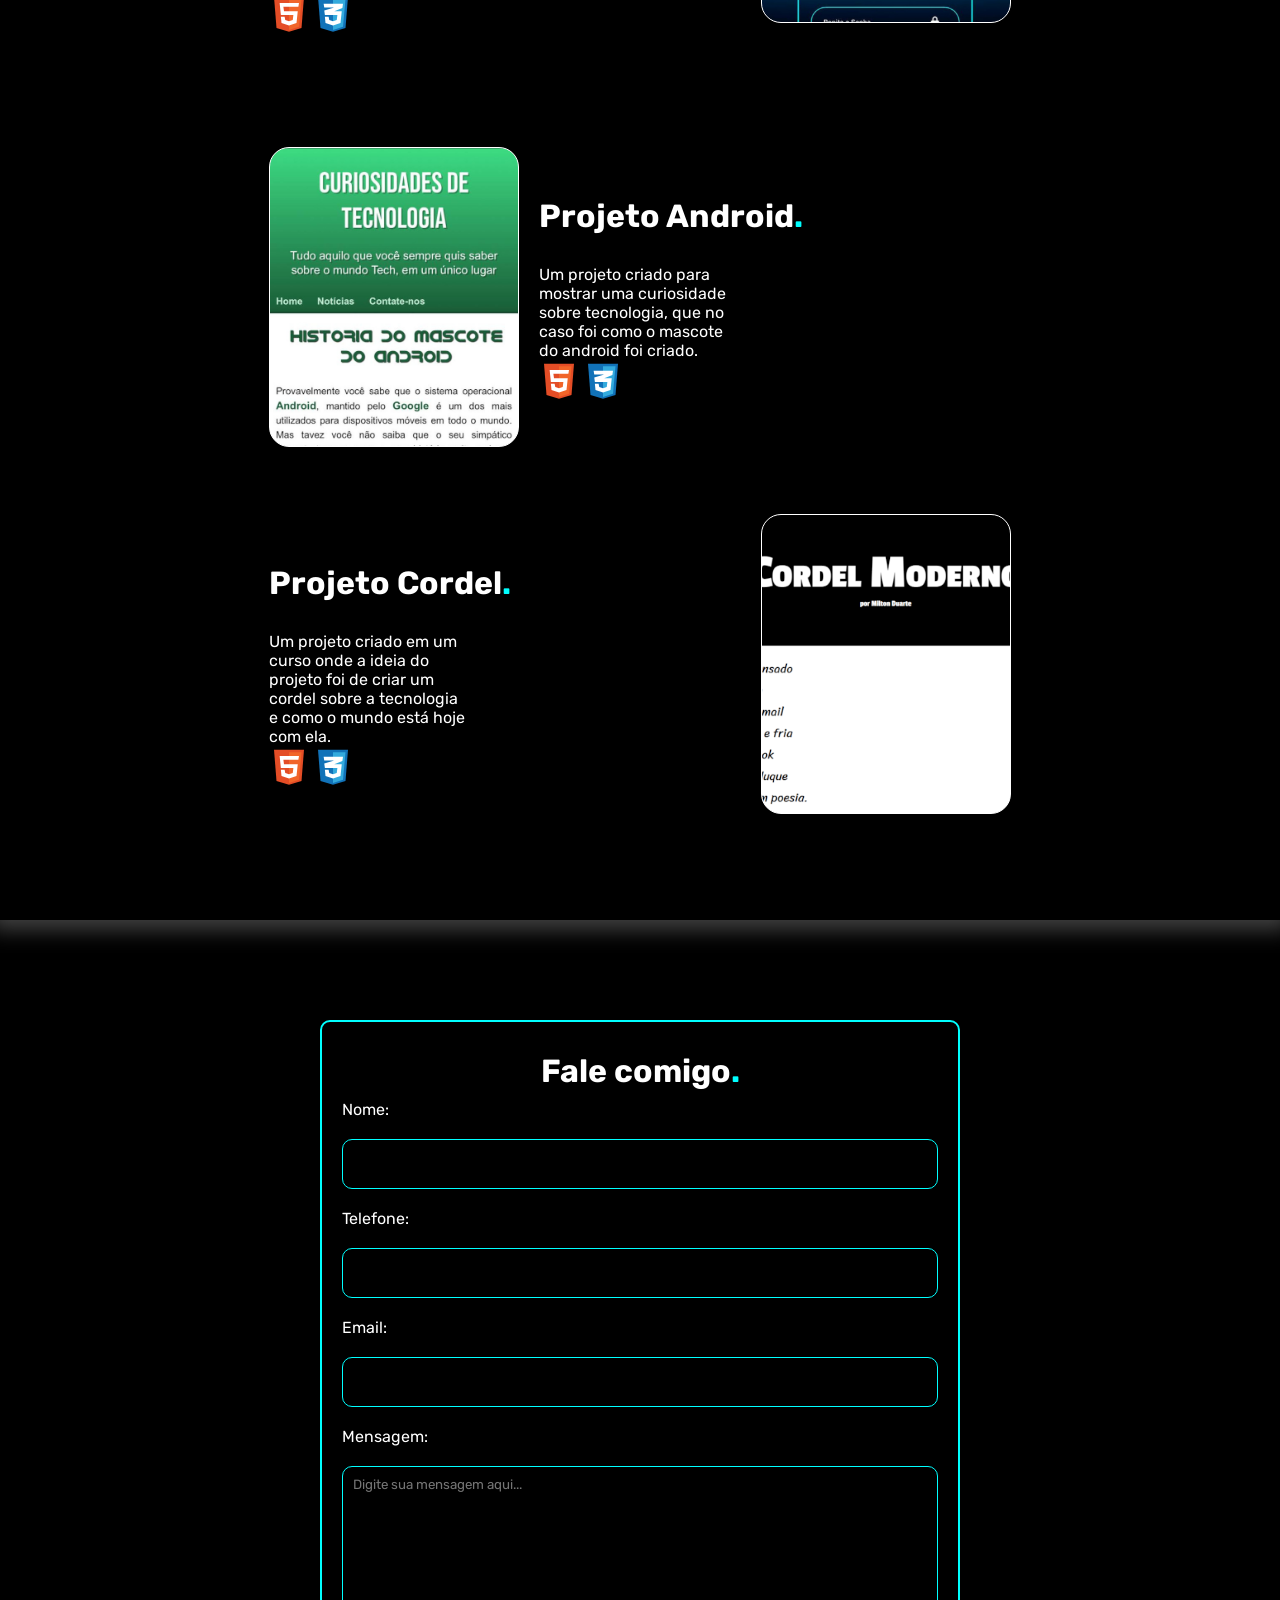
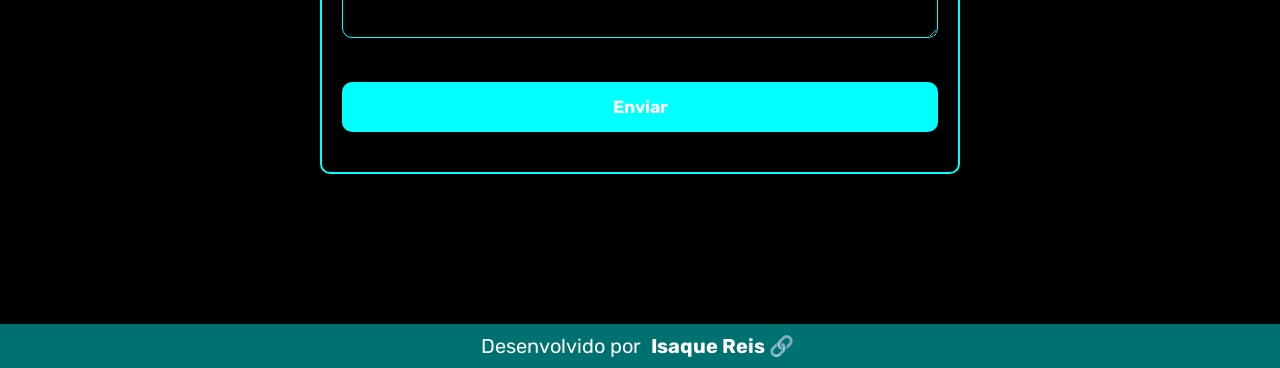
==== commit d1edf6cd: "Criação de um formulário para contato" ====
--- a/index.html
+++ b/index.html
@@ -131,7 +131,36 @@
                             </div>
                         </div>
                     </article>
+            </div>
+        </section>
 
+        <section class="formulario">
+            <div class="interface">
+                    <div class="flex">
+                        <form action="javascript/form.js" method="post" autocomplete="off">
+                            <h2>Fale comigo<span>.</span></h2>
+                            <p>
+                                <label for="inome">Nome: </label>
+                                <input type="text" name="nome" id="inome" required autocomplete="name">
+                            </p>
+                            <p>
+                                <label for="itel">Telefone: </label>
+                                <input type="tel" name="tel" id="itel" required autocomplete="tel">
+                            </p>
+                            <p>
+                                <label for="iemail">Email: </label>
+                                <input type="email" name="email" id="iemail" required autocomplete="email">
+                            </p>
+                            <p>
+                                <label for="imgs">Mensagem:</label>
+                                <textarea id="imsg" name="msg" rows="10" cols="40" placeholder="Digite sua mensagem aqui..."></textarea>
+
+                            </p>
+                            <p>
+                                <input type="submit" value="Enviar">
+                            </p>
+                        </form>
+                    </div>
             </div>
         </section>
     </main>
--- a/estilos/style.css
+++ b/estilos/style.css
@@ -66,6 +66,15 @@
     
     
 }
+
+
+@media screen and (max-width:820px) {
+        nav{
+            display: none;
+        }
+    }
+
+
 
 header nav ul{
     list-style-type: none;
@@ -286,15 +295,81 @@
 
 }
 
+section.formulario .interface .flex{
+    justify-content: center;
+
+}
+
+section.formulario form{
+    margin: 100px 0px;
+    padding: 20px;
+    text-align: left;
+    width: 50vw;
+    max-width: 800px;
+    /* height: 500px; */
+    border: 2px solid aqua;
+    border-radius: 10px;
+
+}
+
+form h2{
+    margin: 10px;
+    text-align: center;
+    font-size: 2em;
+
+}
+
+form input{
+    margin: 20px 0px;
+    padding: 10px;
+    background-color: transparent;
+    border: 1px solid aqua;
+    border-radius: 10px;
+    width: 100%;
+    height: 50px;
+    color: white;
+
+}
+
+form input[type="submit"]{
+    background-color: aqua;
+    font-weight: 700;
+    width: 100%;
+    cursor: pointer;
+    font-size: 1.1em;
+    transition: 0.3s;
+    border: none;
+    color: white;
+
+}
+form input[type="submit"]:hover{
+    box-shadow: 0px 0px 10px aqua;
+
+}
+
+form textarea{
+    margin: 20px 0px;
+    padding: 10px;
+    background-color: transparent;
+    border: 1px solid aqua;
+    border-radius: 10px;
+    width: 100%;
+    color: white;
+
+}
+
+
+
 footer{
     text-align: center;
     margin-top: 50px;
     font-size: 20px;
     padding: 10px;
+    background-color: rgba(0, 255, 255, 0.445);
 }
 
 footer a{
-    color: aqua;
+    color: white;
     text-decoration: none;
     transition: 0.3s;
     padding: 5px;
@@ -302,6 +377,7 @@
 
 footer a:hover{
     text-decoration: underline;
+    color: aqua;
     text-shadow: 0px 0px  20px aqua;
 
 }
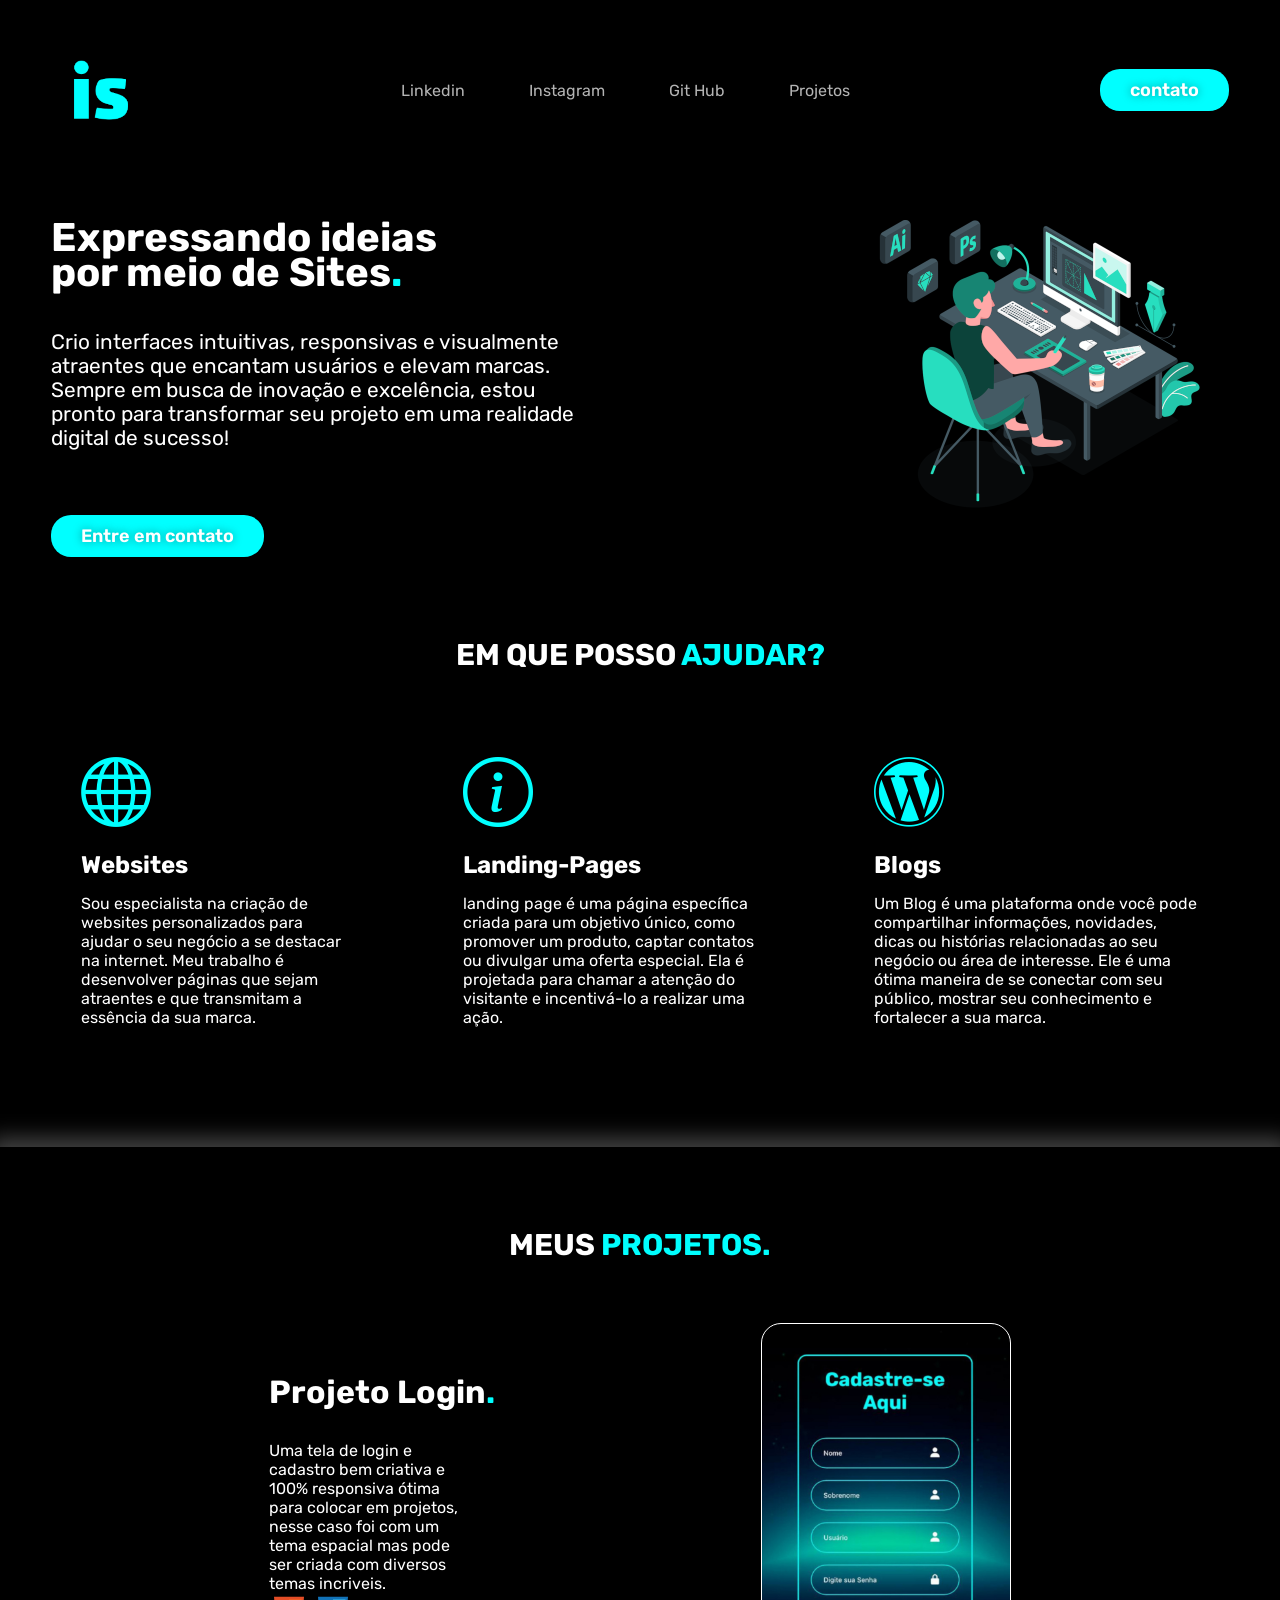
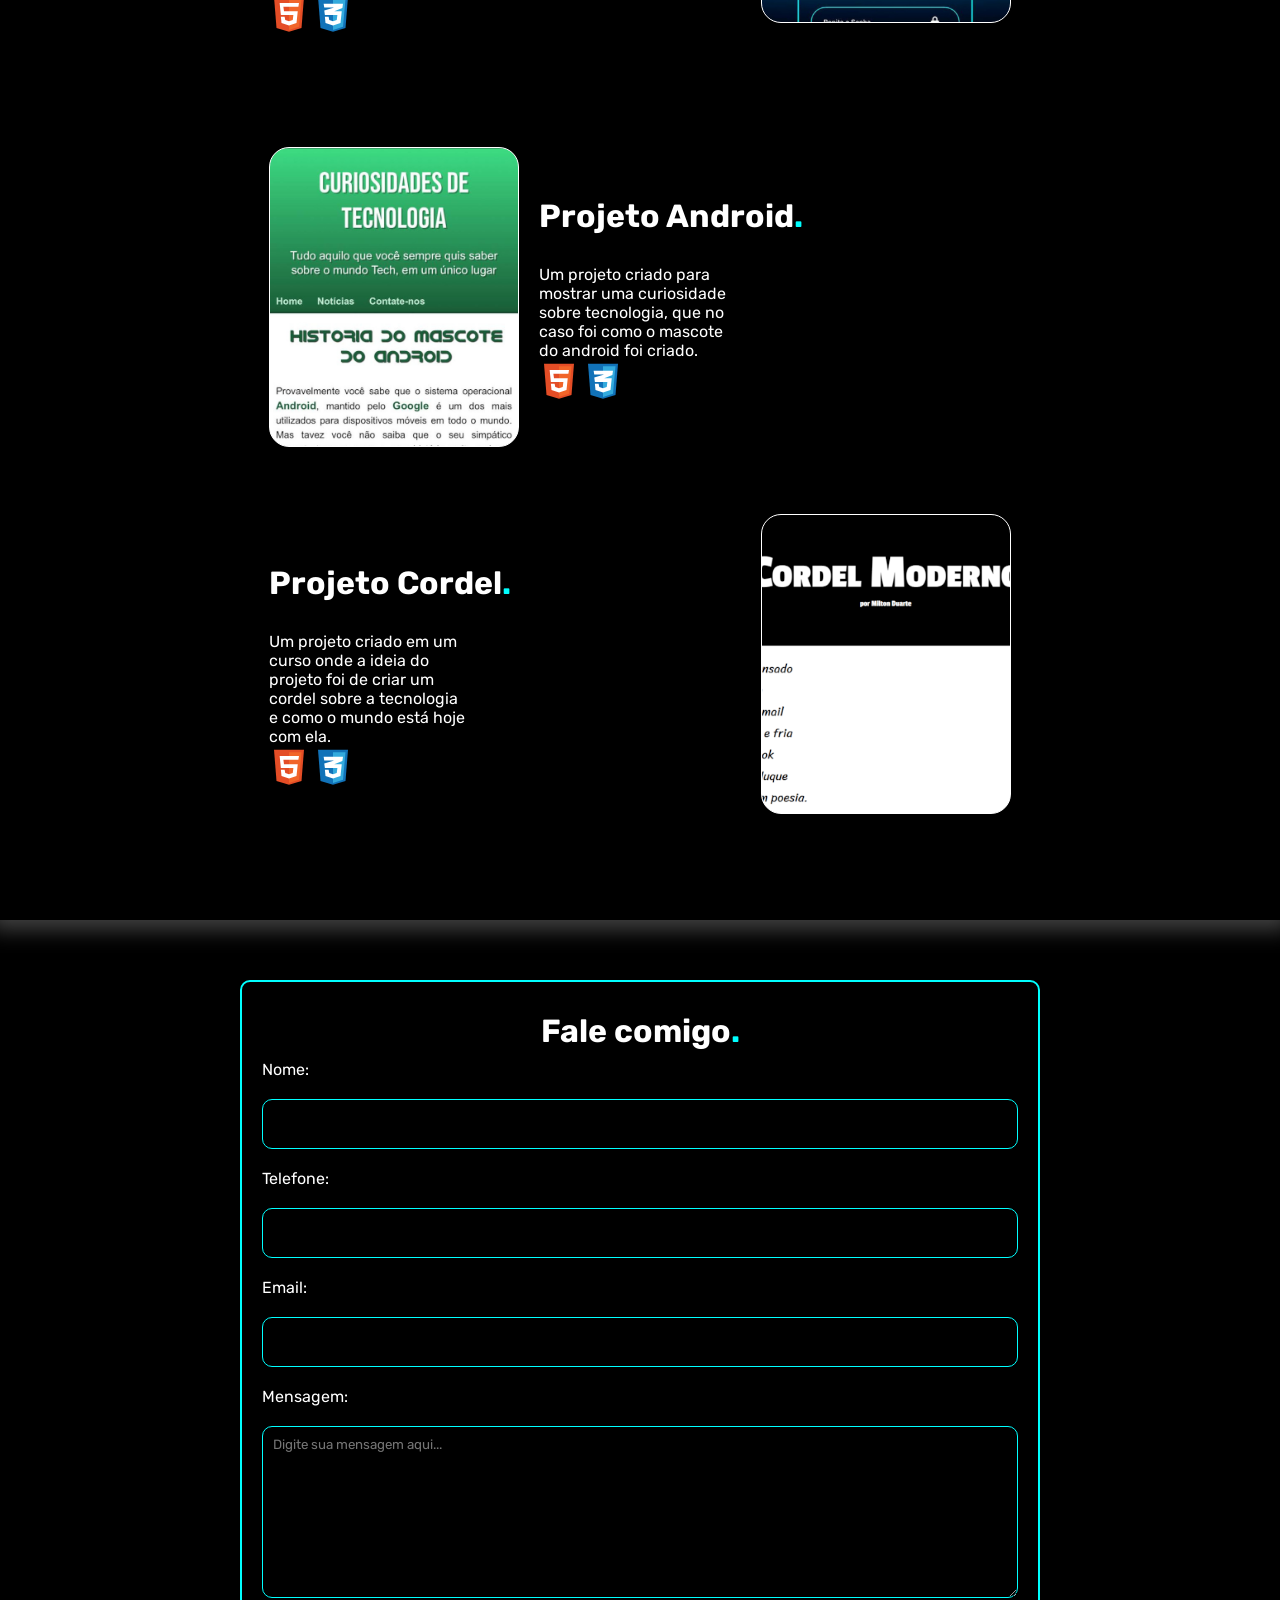
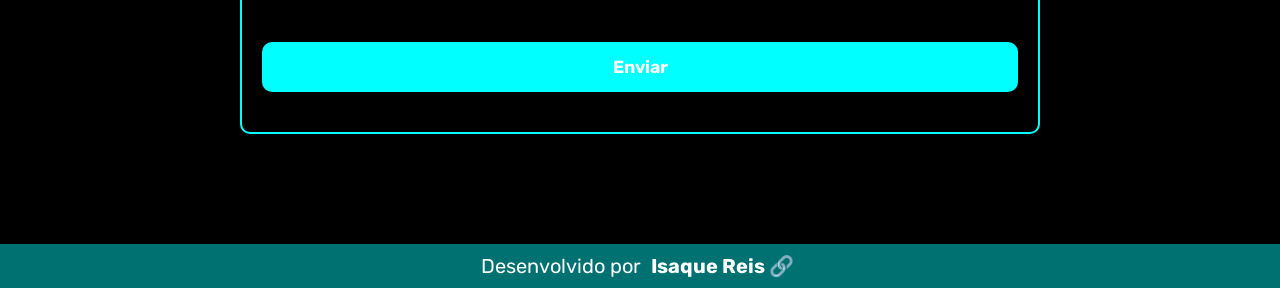
==== commit 93c6f01e: "Atualização na responsividade do formulário" ====
--- a/index.html
+++ b/index.html
@@ -16,9 +16,9 @@
             <img src="imagens/android-chrome-192x192.png" alt="">
             <nav class="menu-desktop">
                 <ul>
-                    <li><a href="#">Linkedin</a></li>
-                    <li><a href="#">Instagram</a></li>
-                    <li><a href="#">Git Hub</a></li>
+                    <li><a href="https://www.linkedin.com/in/isaque-reis-39418a368/" target="_blank">Linkedin</a></li>
+                    <li><a href="https://www.instagram.com/_isaque079/" target="_blank">Instagram</a></li>
+                    <li><a href="https://github.com/devisaquereis" target="_blank">Git Hub</a></li>
                     <li><a href="#">Projetos</a></li>
                 </ul>
             </nav>
--- a/estilos/style.css
+++ b/estilos/style.css
@@ -301,10 +301,10 @@
 }
 
 section.formulario form{
-    margin: 100px 0px;
+    margin: 60px 0px;
     padding: 20px;
     text-align: left;
-    width: 50vw;
+    width: 80vw;
     max-width: 800px;
     /* height: 500px; */
     border: 2px solid aqua;
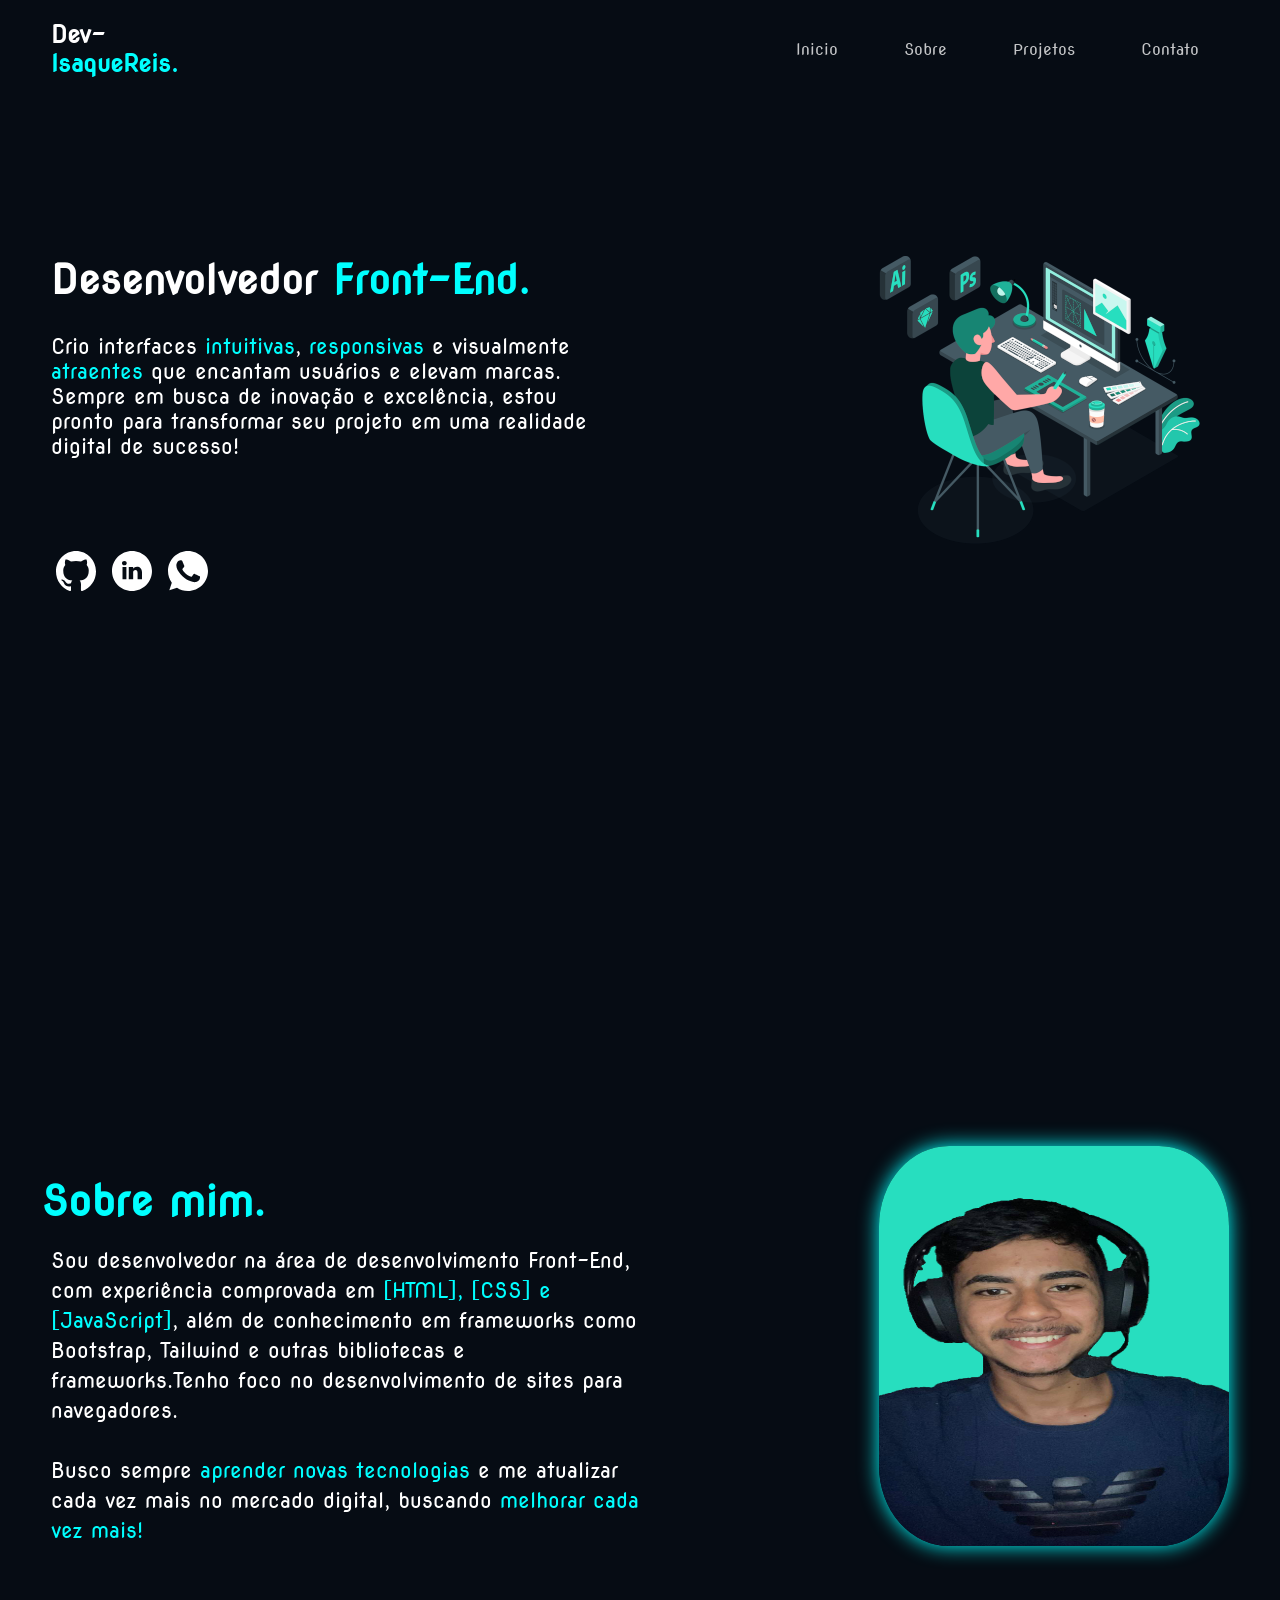
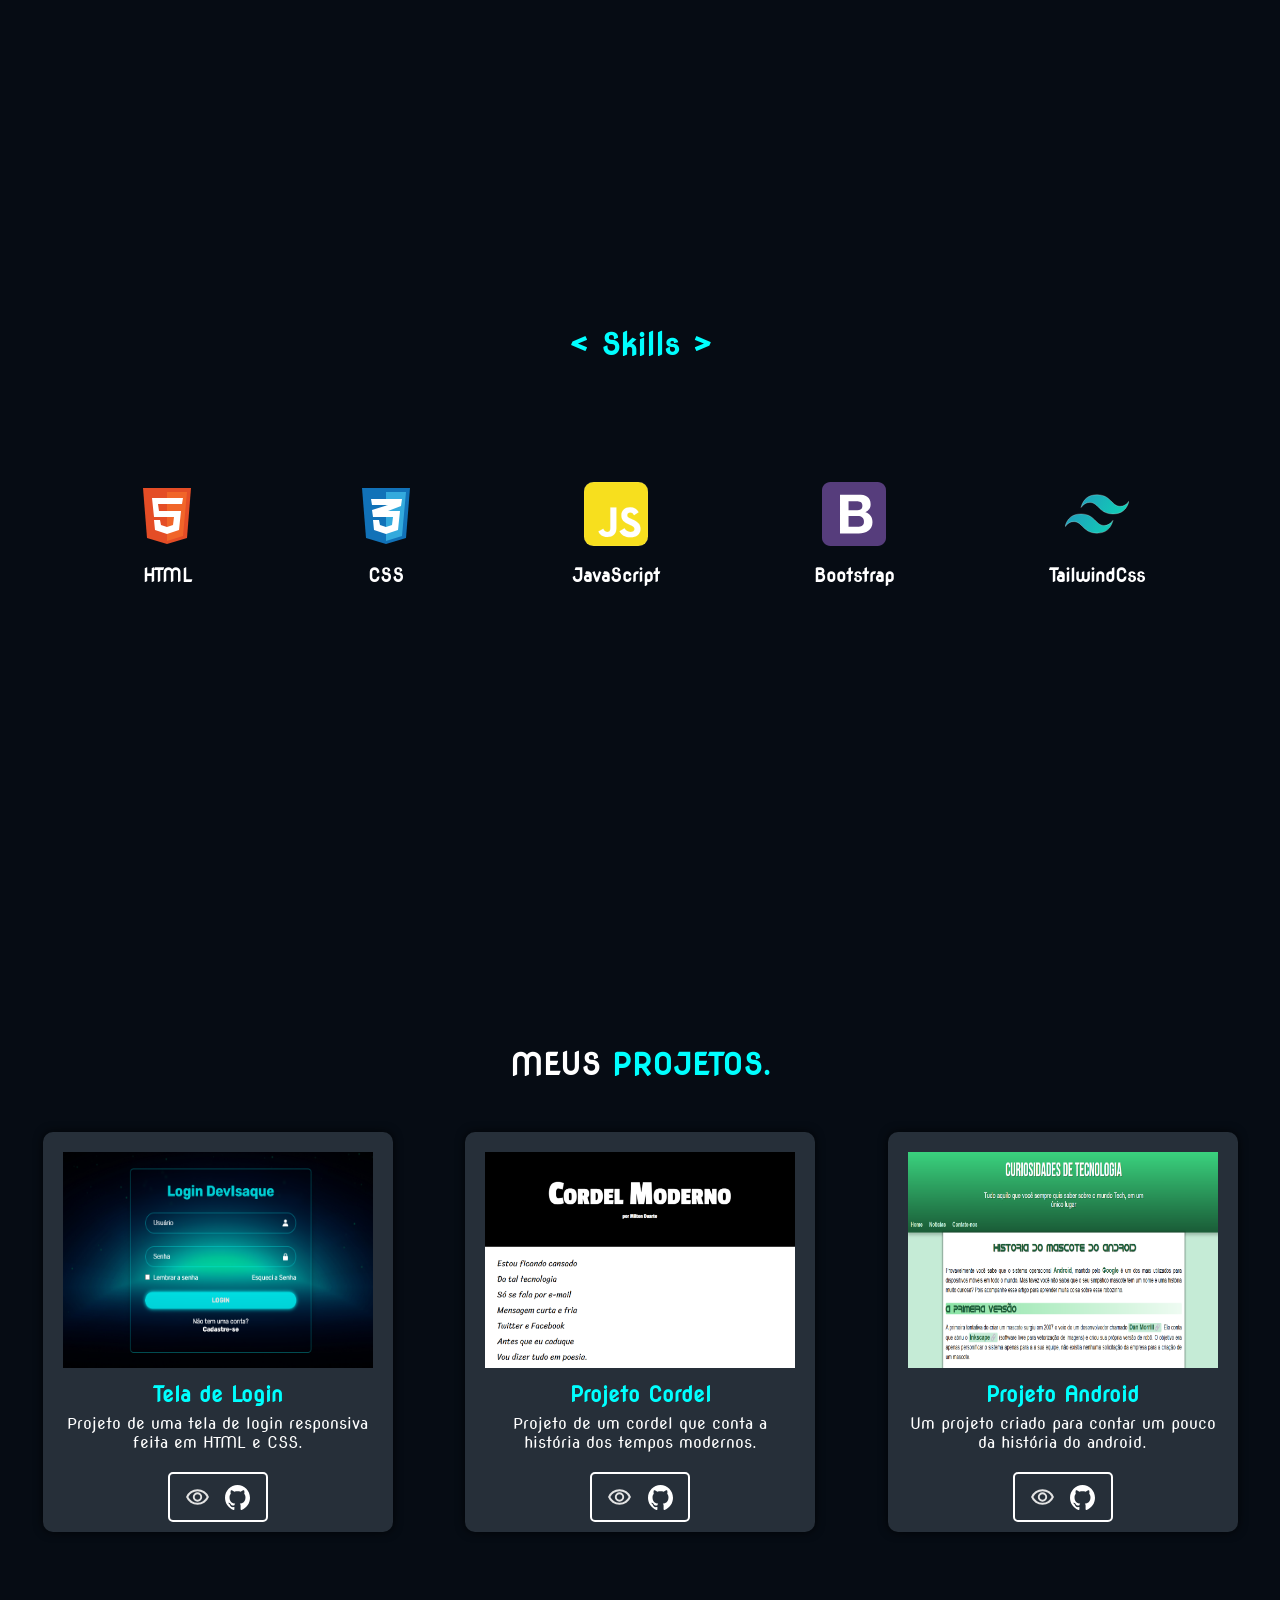
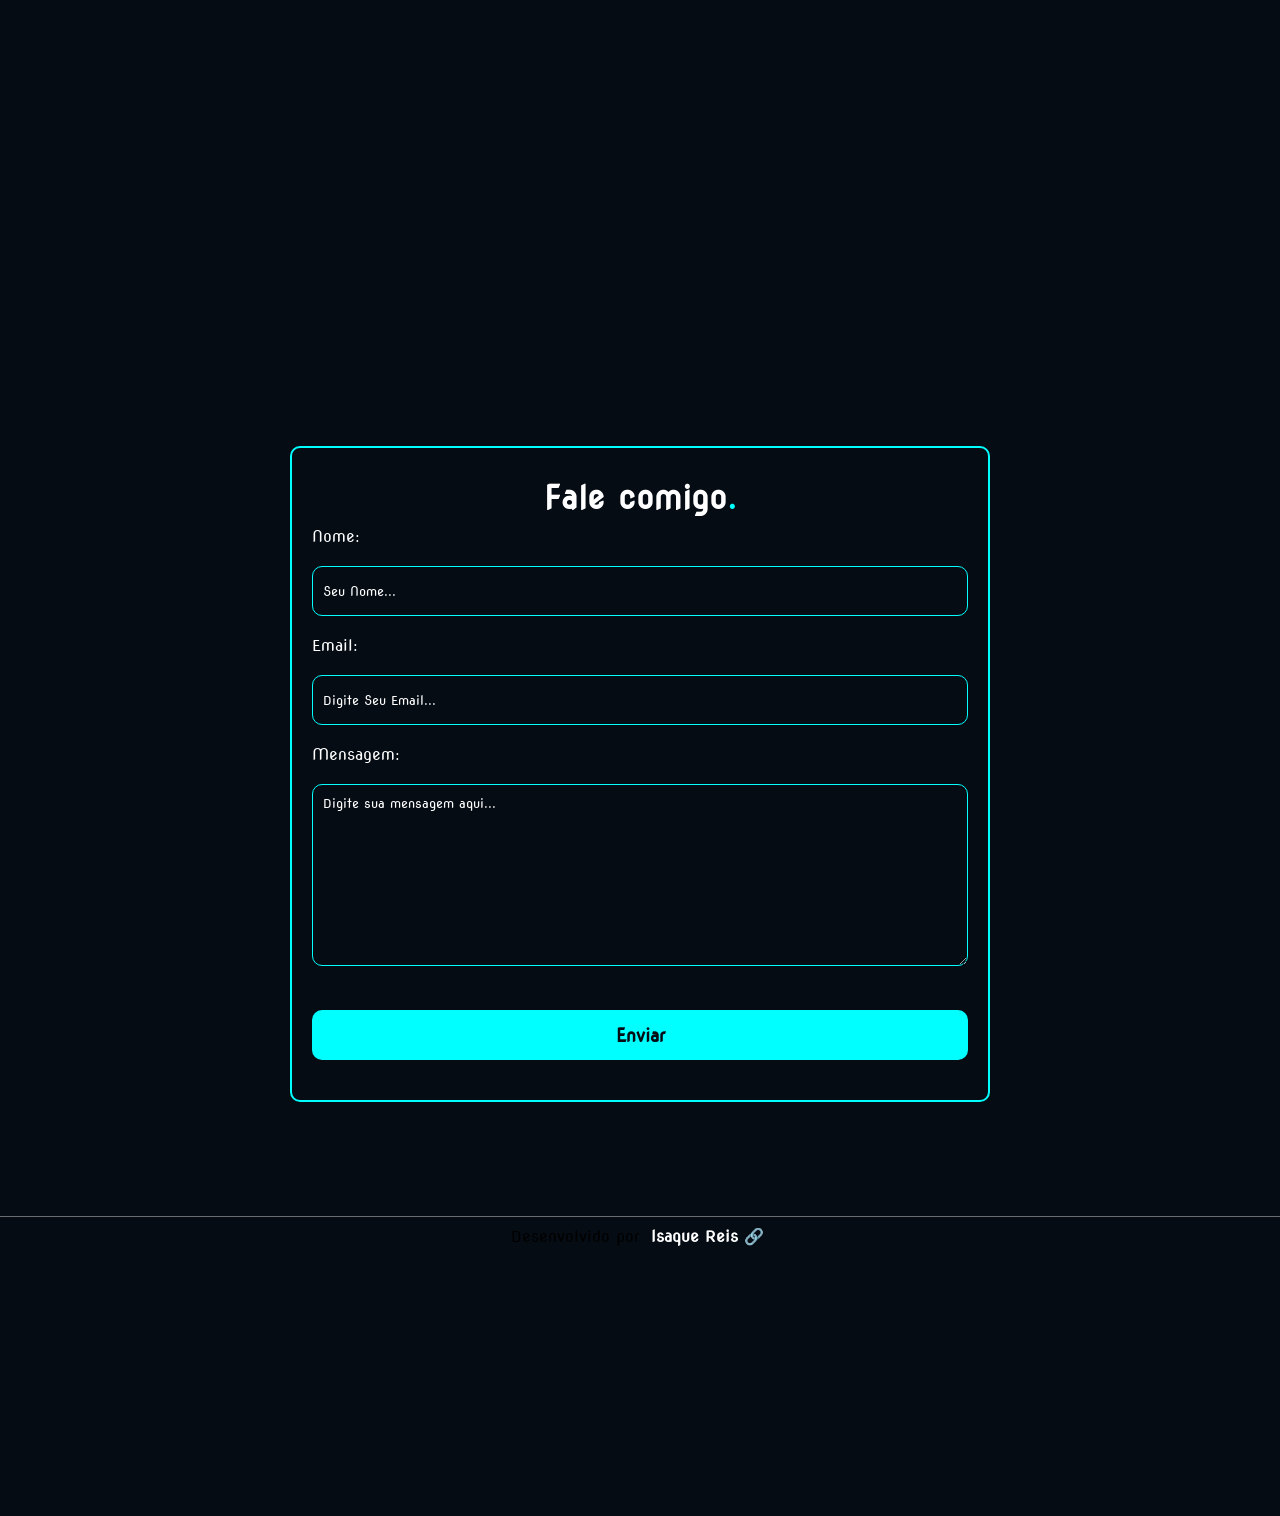
==== commit c98949f7: "Versão 2.0" ====
--- a/index.html
+++ b/index.html
@@ -1,5 +1,6 @@
 <!DOCTYPE html>
 <html lang="pt-br">
+
 <head>
     <meta charset="UTF-8">
     <meta name="viewport" content="width=device-width, initial-scale=1.0">
@@ -9,164 +10,183 @@
     <link rel="shortcut icon" href="imagens/favicon- is.ico" type="image/x-icon">
     <link href="https://fonts.googleapis.com/icon?family=Material+Icons" rel="stylesheet">
 </head>
+
 <body>
     <header>
-
         <div class="interface">
-            <img src="imagens/android-chrome-192x192.png" alt="">
+            <h2>Dev-<span> <br> IsaqueReis.</span></h2>
             <nav class="menu-desktop">
                 <ul>
-                    <li><a href="https://www.linkedin.com/in/isaque-reis-39418a368/" target="_blank">Linkedin</a></li>
-                    <li><a href="https://www.instagram.com/_isaque079/" target="_blank">Instagram</a></li>
-                    <li><a href="https://github.com/devisaquereis" target="_blank">Git Hub</a></li>
-                    <li><a href="#">Projetos</a></li>
+                    <li><a href="#">Inicio</a></li>
+                    <li><a href="#sobre">Sobre</a></li>
+                    <li><a href="#projetos">Projetos</a></li>
+                    <li><a href="#contato">Contato</a></li>
                 </ul>
             </nav>
-            <div class="btn-contato">
-                <a href="#">
-                    <button>contato</button>
-                </a>
-            </div>
         </div>
-
     </header>
-
     <main>
-        <section class="topo-do-site">
+        <section class="topo-do-site" id="inicio">
             <div class="interface">
                 <div class="flex">
                     <div class="text-main">
-                        <h1>Expressando ideias <br> por meio de Sites<span>.</span></h1>
+                        <h1>Desenvolvedor<span> Front-End.</span></h1>
 
-                        <p>Crio interfaces intuitivas, responsivas e visualmente atraentes que encantam usuários e elevam marcas. Sempre em busca de inovação e excelência, estou pronto para transformar seu projeto em uma realidade digital de sucesso!</p>
+                        <p>Crio interfaces <span>intuitivas</span>, <span>responsivas</span> e visualmente
+                            <span>atraentes</span> que encantam usuários e elevam marcas. Sempre em busca de inovação e
+                            excelência, estou pronto para transformar seu projeto em uma realidade digital de sucesso!
+                        </p>
                     </div>
+                    <div class="img-main">
+                        <img src="imagens/web-development.png" alt="">
+                    </div>
+                </div>
 
-                     <div class="img-main">
-                        <img src="imagens/web-development.png" alt="">
-                    </div> 
-                   
-                </div>
-                <div class="btn-contato" id="botao-main">
-                        <a href="#">
-                            <button>Entre em contato</button>
-                        </a>
+                <div class="redes">
+                    <a href="https://github.com/devisaquereis" target="_blank">
+                        <img src="icones/github-142-icon.svg" alt="GitHub" width="40px">
+                    </a>
+                    <a href="https://www.linkedin.com/in/isaque-reis-39418a368/" target="_blank">
+                        <img src="icones/linkedin-icon.svg" alt="Linkedin" width="40px">
+                    </a>
+                    <a href="https://wa.me/5579999134873/?text=Olá! Vi seu contato e gostaria de saber mais sobre os seus serviços de programação. Podemos conversar?"
+                        target="_blank">
+                        <img src="icones/whatsapp-128-icon.svg" alt="Whatsapp" width="40px">
+                    </a>
                 </div>
             </div>
         </section>
-        
-        <section class="trabalhos">
+
+        <section class="sobre" id="sobre">
             <div class="interface">
-                <h2 class="titulo">EM QUE POSSO<span> AJUDAR?</span></h2>
-                    <div class="flex">
-                        <div class="trabalhos-box">
-                            <i class="bi bi-globe"></i>
-                            <h3>Websites</h3>
-                            <p>Sou especialista na criação de websites personalizados para ajudar o seu negócio a se destacar na internet. Meu trabalho é desenvolver páginas que sejam atraentes e que transmitam a essência da sua marca.</p>
-                        </div>
-                        <div class="trabalhos-box">
-                            <i class="bi bi-info-circle"></i>
-                            <h3>Landing-Pages</h3>
-                            <p>landing page é uma página específica criada para um objetivo único, como promover um produto, captar contatos ou divulgar uma oferta especial. Ela é projetada para chamar a atenção do visitante e incentivá-lo a realizar uma ação.</p>
-                        </div>
-                        <div class="trabalhos-box">
-                            <i class="bi bi-wordpress"></i>
-                            <h3>Blogs</h3>
-                            <p>Um Blog é uma plataforma onde você pode compartilhar informações, novidades, dicas ou histórias relacionadas ao seu negócio ou área de interesse. Ele é uma ótima maneira de se conectar com seu público, mostrar seu conhecimento e fortalecer a sua marca.</p>
-                        </div>
+                <div class="flex">
+                    <div class="text">
+                        <h2>Sobre mim.</h2>
+                        <p>Sou desenvolvedor na área de desenvolvimento Front-End, com experiência comprovada em
+                            <span>[HTML], [CSS] e [JavaScript]</span>, além de conhecimento em frameworks como
+                            Bootstrap, Tailwind e outras bibliotecas e frameworks.Tenho foco no desenvolvimento de sites
+                            para navegadores.</p>
+                        <br>
+                        <p>Busco sempre <span>aprender novas tecnologias</span> e me atualizar cada vez mais no mercado digital, buscando <span>melhorar cada vez mais!</span></p>
                     </div>
+                    <div class="image">
+                        <img src="imagens/traced-photo02.png" alt="Minha foto">
+                    </div>
+                </div>
             </div>
         </section>
-
-        <section class="projetos">
+        <section class="skills">
             <div class="interface">
-                <h2 class="titulo">MEUS <span>PROJETOS.</span></h2>  
-
+                <h2 class="titulo"><span>&lt; Skills &gt;</span></h2>
+                <div class="flex">
+                    <div class="item">
+                        <img src="icones/html-5-icon.svg" alt="HTML5">
+                        <h3>HTML</h3>
+                    </div>
+                    <div class="item">
+                        <img src="icones/css-3-icon.svg" alt="CSS">
+                        <h3>CSS</h3>
+                    </div>
+                    <div class="item">
+                        <img src="icones/javascript-icon.svg" alt="JavaScript">
+                        <h3>JavaScript</h3>
+                    </div>
+                    <div class="item">
+                        <img src="icones/bootstrap-icon.svg" alt="Bootstrap">
+                        <h3>Bootstrap</h3>
+                    </div>
+                    <div class="item">
+                        <img src="icones/tailwindcss-icon.svg" alt="Tailwind">
+                        <h3>TailwindCss</h3>
+                    </div>
+                </div>
+            </div>
+        </section>
+        <section class="projetos" id="projetos">
+            <div class="interface">
+                <h2 class="titulo">MEUS <span>PROJETOS.</span></h2>
+                <div class="flex">
                     <article>
-                        <div class="flex">
-                            <div class="texto">
-                                <h3>Projeto Login<span>.</span></h3>
-                                <p>Uma tela de login e cadastro bem criativa e 100% responsiva ótima para colocar em projetos, nesse caso foi com um tema espacial mas pode ser criada com diversos temas incriveis.</p>
-                                <i><img src="icones/html-5-svgrepo-com.svg" alt="ícone html5" style="width: 40px;"></i>
-                                <i><img src="icones/css-3-svgrepo-com.svg" alt="ícone css3" style="width: 40px;"></i>
-                            </div>
-                            <div class="img-pro" style="background-image: url(imagens/projeto-login.jpg);">
-                            <div class="overlay">
-                                <a href="https://github.com/devisaquereis/projeto-login" target="_blank"><i class="material-icons">code</i></a>
-                                <a href="https://devisaquereis.github.io/projeto-login/" target="_blank"><i class="material-icons">link</i></a>
-                            </div>
-                            </div>
+                        <img src="imagens/login.png" alt="login">
+                        <h3><span>Tela de Login</span></h3>
+                        <p>Projeto de uma tela de login responsiva feita em HTML e CSS.</p>
+                        <div class="links">
+                            <a href="https://devisaquereis.github.io/projeto-login/" target="_blank">
+                                <img src="icones/visibility-icon.svg" alt="link">
+                            </a>
+                            <a href="https://github.com/devisaquereis/projeto-login" target="_blank">
+                                <img src="icones/github-142-icon.svg" alt="github">
+                            </a>
+                        </div>
+                    </article>
+                        
+                    <article>
+                        <img src="imagens/projeto-cordel.png" alt="Projeto Cordel">
+                        <h3><span>Projeto Cordel</span></h3>
+                        <p>Projeto de um cordel que conta a história dos tempos modernos.</p>
+                        <div class="links">
+                            <a href="https://devisaquereis.github.io/projeto-cordel/" target="_blank">
+                                <img src="icones/visibility-icon.svg" alt="link">
+                            </a>
+                            <a href="https://github.com/devisaquereis/projeto-cordel" target="_blank">
+                                <img src="icones/github-142-icon.svg" alt="github">
+                            </a>
                         </div>
                     </article>
 
                     <article>
-                        <div class="flex">
-                            <div class="img-pro" style="background-image: url(imagens/projeto-android.jpg);">
-                            <div class="overlay">
-                                <a href="https://github.com/devisaquereis/projeto-android" target="_blank"><i class="material-icons">code</i></a>
-                                <a href="https://devisaquereis.github.io/projeto-android/" target="_blank"><i class="material-icons">link</i></a>
-                            </div>
-                            </div>
-                            <div class="texto">
-                                <h3>Projeto Android<span>.</span></h3>
-                                <p>Um projeto criado para mostrar uma curiosidade sobre tecnologia, que no caso foi como o mascote do android foi criado.</p>
-                                <i><img src="icones/html-5-svgrepo-com.svg" alt="ícone html5" style="width: 40px;"></i>
-                                <i><img src="icones/css-3-svgrepo-com.svg" alt="ícone css3" style="width: 40px;"></i>
-                            </div>
+                        <img src="imagens/projeto-android.png" alt="Projeto Android">
+                        <h3><span>Projeto Android</span></h3>
+                        <p>Um projeto criado para contar um pouco da história do android.</p>
+                        <div class="links">
+                            <a href="https://devisaquereis.github.io/projeto-android/" target="_blank">
+                                <img src="icones/visibility-icon.svg" alt="link">
+                            </a>
+                            <a href="https://github.com/devisaquereis/projeto-android" target="_blank">
+                                <img src="icones/github-142-icon.svg" alt="github">
+                            </a>
                         </div>
                     </article>
-
-                    <article>
-                        <div class="flex">
-                            <div class="texto">
-                                <h3>Projeto Cordel<span>.</span></h3>
-                                <p>Um projeto criado em um curso onde a ideia do projeto foi de criar um cordel sobre a tecnologia e como o mundo está hoje com ela.</p> 
-                                <i><img src="icones/html-5-svgrepo-com.svg" alt="ícone html5" style="width: 40px;"></i>
-                                <i><img src="icones/css-3-svgrepo-com.svg" alt="ícone css3" style="width: 40px;"></i>
-                        </div>
-                            <div class="img-pro" style="background-image: url(imagens/projeto-cordel.png);">
-                                <div class="overlay">
-                                    <a href="https://github.com/devisaquereis/projeto-cordel" target="_blank"><i class="material-icons">code</i></a>
-                                    <a href="https://devisaquereis.github.io/projeto-cordel/" target="_blank"><i class="material-icons">link</i></a>
-                                </div>
-                            </div>
-                        </div>
-                    </article>
+                </div>
             </div>
         </section>
 
-        <section class="formulario">
+        <section class="formulario" id="contato">
             <div class="interface">
-                    <div class="flex">
-                        <form action="javascript/form.js" method="post" autocomplete="off">
-                            <h2>Fale comigo<span>.</span></h2>
-                            <p>
-                                <label for="inome">Nome: </label>
-                                <input type="text" name="nome" id="inome" required autocomplete="name">
-                            </p>
-                            <p>
-                                <label for="itel">Telefone: </label>
-                                <input type="tel" name="tel" id="itel" required autocomplete="tel">
-                            </p>
-                            <p>
-                                <label for="iemail">Email: </label>
-                                <input type="email" name="email" id="iemail" required autocomplete="email">
-                            </p>
-                            <p>
-                                <label for="imgs">Mensagem:</label>
-                                <textarea id="imsg" name="msg" rows="10" cols="40" placeholder="Digite sua mensagem aqui..."></textarea>
+                <div class="flex">
+                    <form action="javascript/form.js" method="post" autocomplete="off">
+                        <h2>Fale comigo<span>.</span></h2>
+                        <p>
+                            <label for="inome">Nome: </label>
+                            <input type="text" name="nome" id="inome" required autocomplete="name"
+                                placeholder="Seu Nome...">
+                        </p>
 
-                            </p>
-                            <p>
-                                <input type="submit" value="Enviar">
-                            </p>
-                        </form>
-                    </div>
+                        <p>
+                            <label for="iemail">Email: </label>
+                            <input type="email" name="email" id="iemail" required autocomplete="email"
+                                placeholder="Digite Seu Email...">
+                        </p>
+
+                        <p>
+                            <label for="imgs">Mensagem:</label>
+                            <textarea id="imsg" name="msg" rows="10" cols="40"
+                                placeholder="Digite sua mensagem aqui..."></textarea>
+
+                        </p>
+                        <p>
+                            <input type="submit" value="Enviar">
+                        </p>
+                    </form>
+                </div>
             </div>
         </section>
     </main>
 
     <footer>
-        <p>Desenvolvido por <a href="https://github.com/devisaquereis" target="_blank" rel="next"><strong>Isaque Reis &#x1F517;</strong></a></p>
+        <p>Desenvolvido por <a href="https://github.com/devisaquereis" target="_blank" rel="next"><strong>Isaque Reis
+                    &#x1F517;</strong></a></p>
     </footer>
 </body>
+
 </html>
--- a/estilos/style.css
+++ b/estilos/style.css
@@ -1,17 +1,18 @@
 @charset "UTF-8";
-@import url('https://fonts.googleapis.com/css2?family=Bebas+Neue&family=Rubik:ital,wght@0,300..900;1,300..900&display=swap');
+@import url('https://fonts.googleapis.com/css2?family=Inter:ital,opsz,wght@0,14..32,100..900;1,14..32,100..900&family=Nova+Round&display=swap');
 
 *{
     margin: 0;
     padding: 0;
     box-sizing: border-box;
-    font-family: Rubik, sans-serif;
-
+    font-family: "Nova Round", system-ui;
+    scroll-behavior: smooth;
+    
 }
 
 .flex{
     display: flex;
-    @media only screen and (max-width: 700px){
+    @media only screen and (max-width: 730px){
         flex-direction: column;
         align-items: center;
     }
@@ -19,9 +20,10 @@
 
 body{
     height: 100vh;
-    background-color: black;
-    color: white;
-
+    width: 100vw;
+    background-color: rgb(6, 12, 20);
+    scroll-behavior: smooth;
+    
 }
 
 h2.titulo{
@@ -38,7 +40,17 @@
 }
 /* ESTILOS DO CABEÇALHO */
 header{
-    padding: 40px 4%;
+    padding: 20px 4%;
+    position: fixed;
+    top: 0;
+    z-index: 2;
+    width: 100%;
+    background-color: rgb(6, 12, 20);
+}
+
+header h2{
+    color: white;
+    cursor: pointer;
 
 }
 
@@ -49,11 +61,9 @@
 
 }
 
-
-
 header a{
     display: inline-block;
-    color: rgba(255, 255, 255, 0.700);
+    color: rgba(255, 255, 255, 0.767);
     text-decoration: none;
     transition: 0.3s;
 
@@ -88,34 +98,19 @@
 
 }
 /* FIM DO CABEÇALHO */
-.btn-contato button{
-    font-size: 18px;
-    font-weight: 600;
-    color: white;
-    text-shadow: 0px 0px 10px rgba(0, 0, 0, 0.397);
-    background-color: aqua;
-    border: none;
-    padding: 10px 30px;
-    border-radius: 20px;
-
-}
-
-.btn-contato button:hover{
-    box-shadow: 0px 0px 10px aqua;
-    cursor: pointer;
-    transition: 0.3s;
-    transform: scale(1.05);
-
-}
-
+
+/* TOPO DO SITE */
 section.topo-do-site{
-    padding: 40px 4%;
+    height: 80vh;
+    margin-top: 20%;
+    margin-bottom: 50px;
+    padding: 0px 4%;
+    
 }
 
 .topo-do-site .text-main h1{
     color: white;
     font-size: 2.5em;
-    line-height: 35px;
 
 }
 
@@ -127,16 +122,30 @@
 .topo-do-site .text-main p{
     color: white;
     font-size: 1.3em;
-    margin: 40px 0px;
+    margin: 30px 0px;
     display: inline-block;
     width: 70%;
 
 }
 
+.topo-do-site .redes a{
+    text-decoration: none;
+    margin: 0px 5px;
+    border-radius: 50%;
+
+}
+
+.topo-do-site .redes img:hover{
+    transform: translate(-3px, -3px);
+    transition: 0.3s;
+
+}
+
 .topo-do-site .img-main img{
+    cursor: pointer;
     position: relative;
     animation: flutter 2s ease-in-out infinite alternate;
-    @media only screen and (max-width: 700px){
+    @media only screen and (max-width: 730px){
         margin: 20px 0px 70px 0px;
 
     }
@@ -151,151 +160,190 @@
         top: 30px;
     }
 }
-
-section.trabalhos{
-    padding: 40px 4%;
-
-}
-
-section.trabalhos .flex{
-    gap: 60px;
-
-}
-
-.trabalhos .trabalhos-box{
-    color: white;
-    padding: 30px;
-    margin: 50px 0px;
-    transition: 0.2s;
-    @media only screen and (max-width: 700px){
-        max-width: 500px;
-
-    }
-
-}
-
-.trabalhos .trabalhos-box:hover{
+/* FIM DO TOPO DO SITE */
+
+/*  SOBRE MIM */
+section.sobre{
+    height: 100vh;
+    padding: 120px 4%;
+    
+
+    @media screen and (max-width:730px) {
+        height: 120vh;
+       margin-bottom: 100px; 
+    }
+
+}
+
+section.sobre .flex{
+    justify-content: space-between;
+    gap: 30px;
+
+}
+
+section.sobre .text {
+    color: white;
+    font-size: 1.3em;
+    margin-top: 10px;
+    display: inline-block;
+    width: 50%;
+    line-height: 30px;
+
+}
+
+section.sobre .text h2{
+    text-align: left;
+    font-size: 2em;
+    color: aqua;
+    margin: 30px 0px;
+    margin-left: -10px;
+
+}
+
+section.sobre .image img{
+    width: 350px;
+    height: 400px;
+    border-radius: 20%;
+    box-shadow: 0px 0px 20px aqua;
+    cursor: pointer;
+
+}
+/* FIM DO SOBRE MIM */
+
+/* SKILLS */
+section.skills{
+    width: 100vw;
+    height: 50vh;
+    padding: 0px 4%;
+    margin-bottom: 170px;
+
+}
+
+.skills h2{
+    margin-bottom: 50px;
+
+}
+
+section.skills .flex{
+    justify-content: space-evenly;
+    align-items: center;
+    flex-flow: row wrap;
+    gap: 50px;
+
+}
+
+.skills .item{
+    margin-top: 50px;
+    cursor: pointer;
+    padding: 20px;
+    text-align: center;
+    border-radius: 10px;
+
+}
+
+.skills .item:hover{
+    transition: 0.5s;
+    transform: scale(1.1);
     box-shadow: 0px 0px 10px aqua;
-    border-radius: 20px;
-    transform: scale(1.05);
-    
-}
-
-.trabalhos .trabalhos-box i{
-    font-size: 70px;
-    color: aqua;
-
-}
-
-.trabalhos .trabalhos-box h3{
-    font-size: 1.5em;
+
+}
+
+.skills .item h3{
+    font-size: 1.1em;
     margin: 15px 0px;
-
-}
-
-section.projetos{
-    padding: 80px 4%;
-    box-shadow: 0px 0px 20px 10px rgba(255, 255, 255, 0.253);
-    
-}
-
-section.projetos .titulo-pro{
-    display: inline-block;
-    justify-content: space-around;
-
-}
-
-section.projetos article .texto{
-    width: 40%;
-    margin: 50px 0px;
-
-}
-
-section.projetos article .texto h3{
-    font-size: 2em;
-    margin-bottom: 30px;
-
-}
-
-section.projetos article .texto p{
-    width: 25vw;
-    max-width: 200px;
-
-}
-
-.img-pro{
-    background-color: aqua;
-    width: 30vw;
-    max-width: 250px;
-    height: 300px;
-    background-size: cover;
-    background-position: top;
-    border-radius: 20px;
-    border: 1px solid white;
-    cursor: pointer;
-    position: relative;
-
-    @media only screen and (max-width: 700px){
-        margin: 20px;
-        width: 40vw;
-        max-width: 300px;
-
-    }
-    
-}
-
-section.projetos article .flex{
-    justify-content: center;
-    gap: 20px;
-    margin-top: 60px;
-
-    @media only screen and (max-width:700px) {
-        flex-direction: row;
-
-    }
-}
-
-.overlay{
-    position: absolute;
-    top: 0;
-    left: 0;
+    color: white;
+
+}
+
+/* FIM DAS SKILLS */
+
+/* PROJETOS */
+
+.projetos{
+    padding-top: 100px;
+    height: 80vh;
+    margin-bottom: 200px;
+
+    @media  screen and (max-width: 730px) {
+        height: 140vh;
+    }
+
+}
+
+.projetos .flex{
+    justify-content: space-evenly;
+    flex-flow: row wrap;
+    gap: 30px;
+
+}
+
+.projetos article{
+    margin-top: 50px;
+    text-align: center;
+    padding: 20px;
+    width: 350px;
+    height: 400px;
+    border-radius: 10px;
+    background-color: rgb(38, 47, 57);
+    box-shadow: 0px 0px 10px rgba(0, 0, 0, 0.74);
+    color: white;
+
+}
+
+.projetos article:hover{
+    transition: 0.3s;
+    transform: scale(1.07);
+
+}
+
+.projetos article img{
     width: 100%;
-    height: 100%;
-    background-color: rgba(0, 0, 0, 0.726);
-    border-radius: 20px;
+    height: 60%;
+    margin-bottom: 10px;
+
+}
+
+.projetos article h3{
+    margin-bottom: 7px;
+    font-size: 1.3em;
+
+}
+
+.projetos article .links{
     display: flex;
+    justify-content: space-evenly;
     align-items: center;
-    justify-content: center;
-    font-size: 25px;
-    font-weight: bolder;
-    opacity: 0;
-    transition: 0.5s;
-
-}
-
-.overlay:hover{
-    opacity: 1;
-    
-}
-
-.overlay i{
-    font-size: 1.1em;
-
-}
-
-.overlay a{
-    margin-right: 10px;
-    color: white;
-    transition: 0.3s;
-
-}
-
-.overlay a:hover{
+    padding-top: 14px;
+    margin: 20px auto;
+    width: 100px;
+    height: 50px;
+    border-radius: 5px;
+    border: 2px solid white;
+
+}
+
+.projetos article .links > a{
+    width: 25px;
+
+}
+
+.projetos article .links > a:hover{
+    transition: 0.3s;
     transform: scale(1.2);
 
 }
 
-section.formulario .interface .flex{
+/* FIM DOS PROJETOS */
+
+/* FORMULÁRIO */
+
+.formulario{
+    padding-top: 120px;
+    height: 100vh;
+
+}
+
+section.formulario .flex{
     justify-content: center;
 
 }
@@ -305,7 +353,7 @@
     padding: 20px;
     text-align: left;
     width: 80vw;
-    max-width: 800px;
+    max-width: 700px;
     /* height: 500px; */
     border: 2px solid aqua;
     border-radius: 10px;
@@ -313,10 +361,16 @@
 }
 
 form h2{
+    color: white;
     margin: 10px;
     text-align: center;
     font-size: 2em;
 
+}
+
+form label{
+    color: white;
+    
 }
 
 form input{
@@ -331,6 +385,11 @@
 
 }
 
+form input::placeholder, textarea::placeholder{
+    color: white;
+
+}
+
 form input[type="submit"]{
     background-color: aqua;
     font-weight: 700;
@@ -339,11 +398,12 @@
     font-size: 1.1em;
     transition: 0.3s;
     border: none;
-    color: white;
+    color: rgb(6, 12, 20);
 
 }
 form input[type="submit"]:hover{
     box-shadow: 0px 0px 10px aqua;
+    color: white;
 
 }
 
@@ -358,14 +418,14 @@
 
 }
 
-
+/* FIM DO FORMULÁRIO */
 
 footer{
+    height: 300px;
     text-align: center;
     margin-top: 50px;
-    font-size: 20px;
     padding: 10px;
-    background-color: rgba(0, 255, 255, 0.445);
+    border-top: 1px solid rgba(255, 255, 255, 0.397);
 }
 
 footer a{
